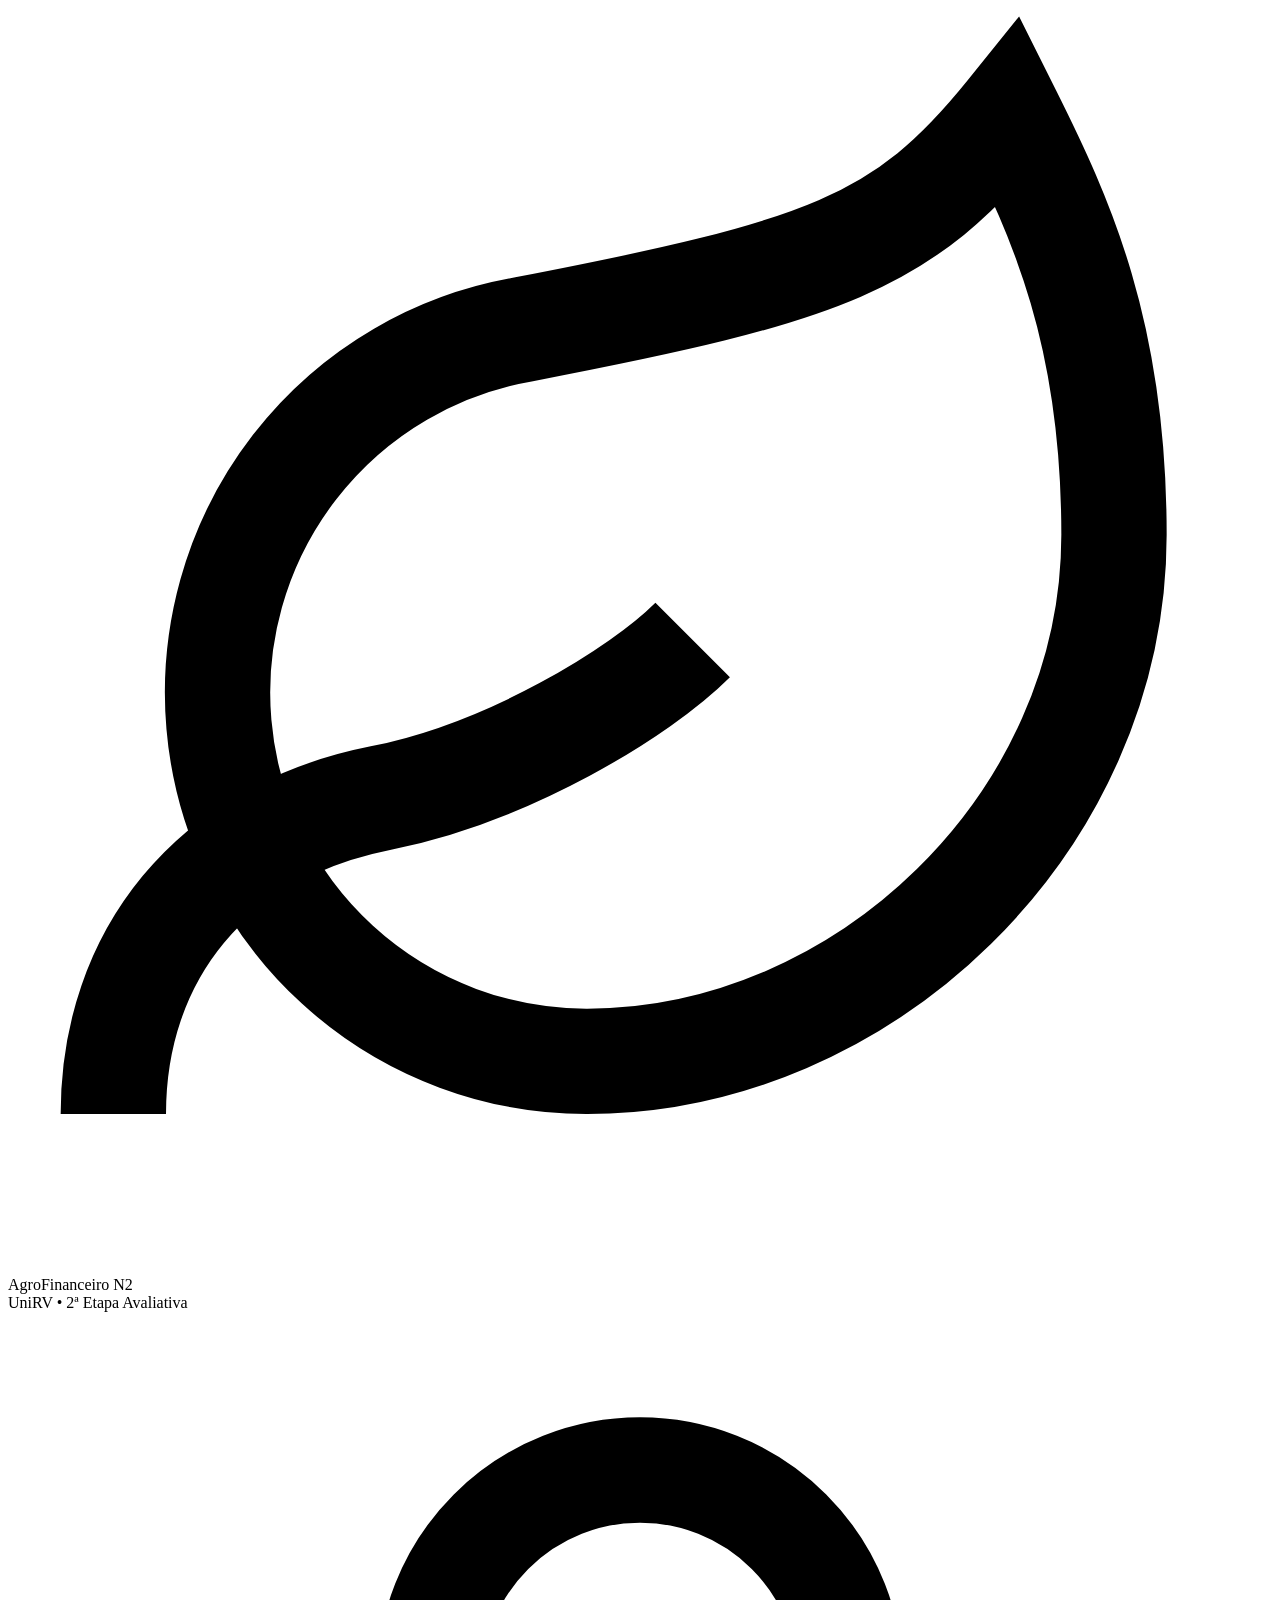
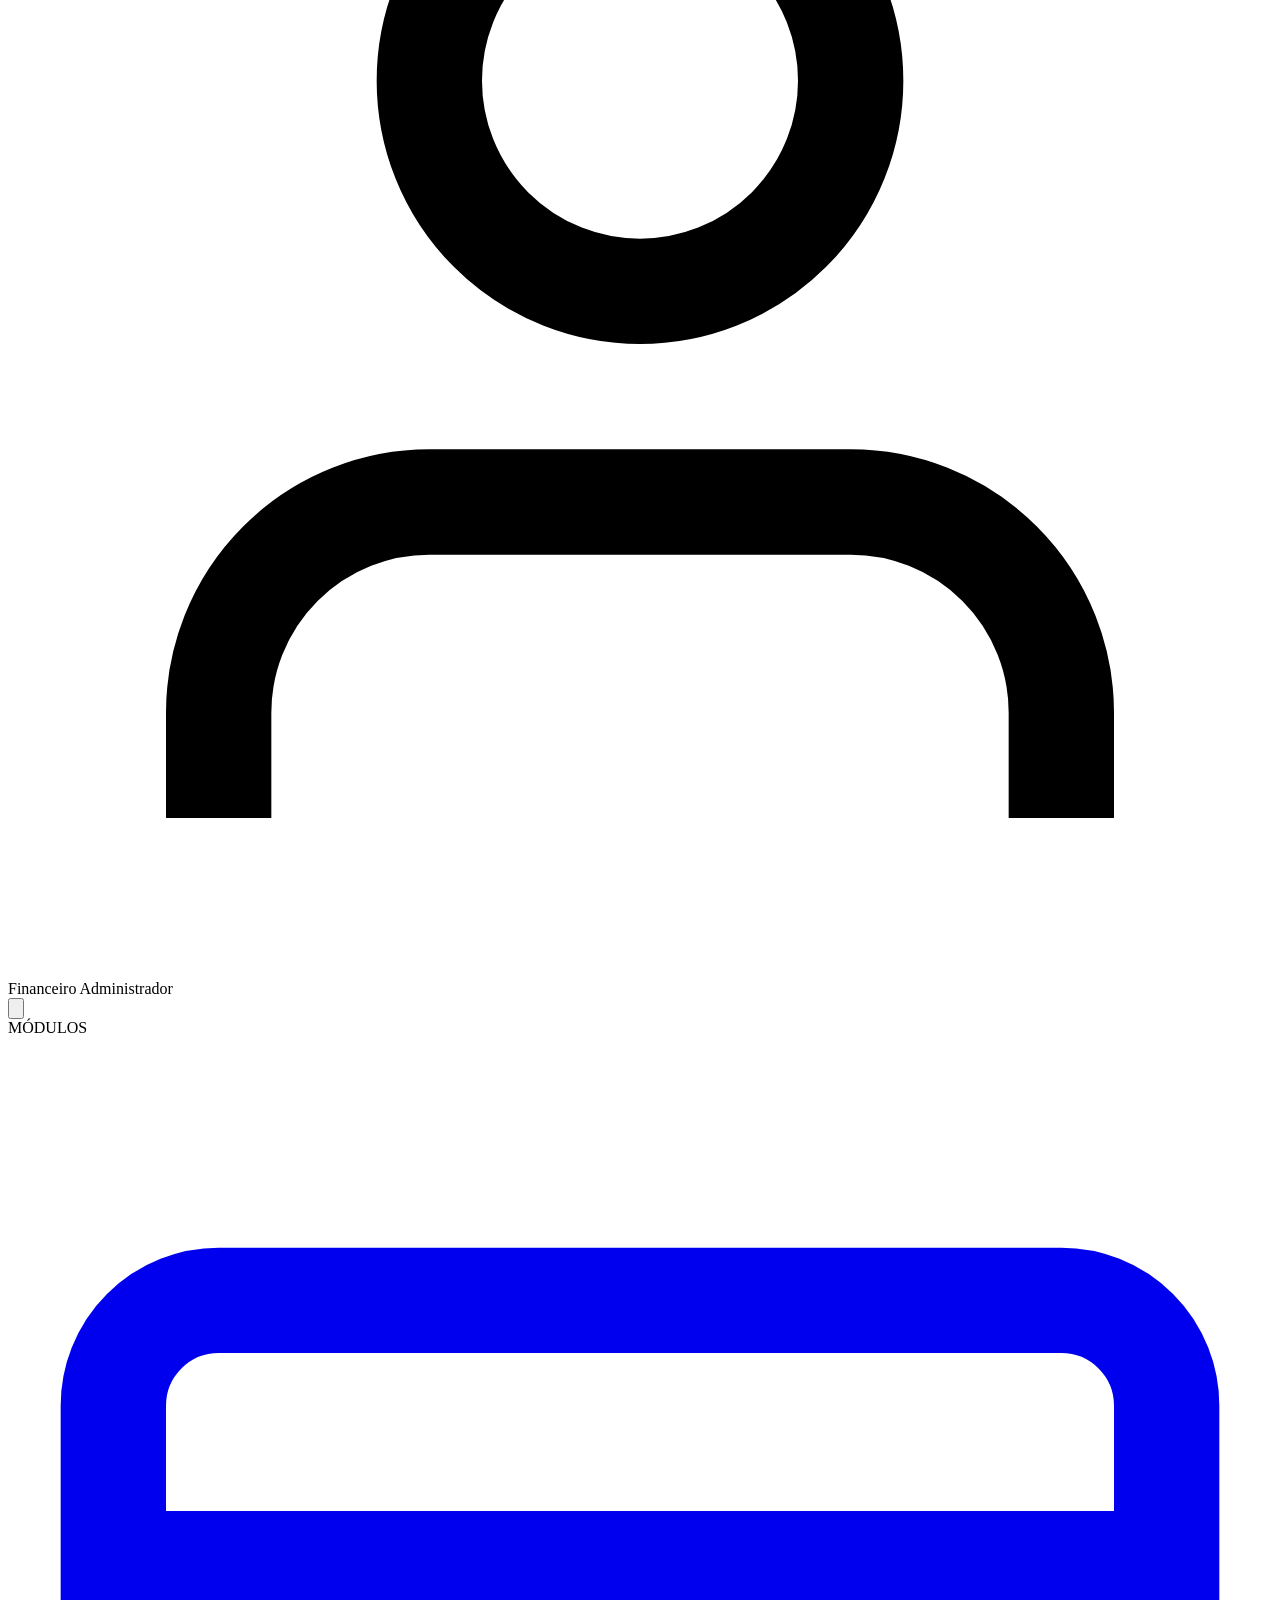
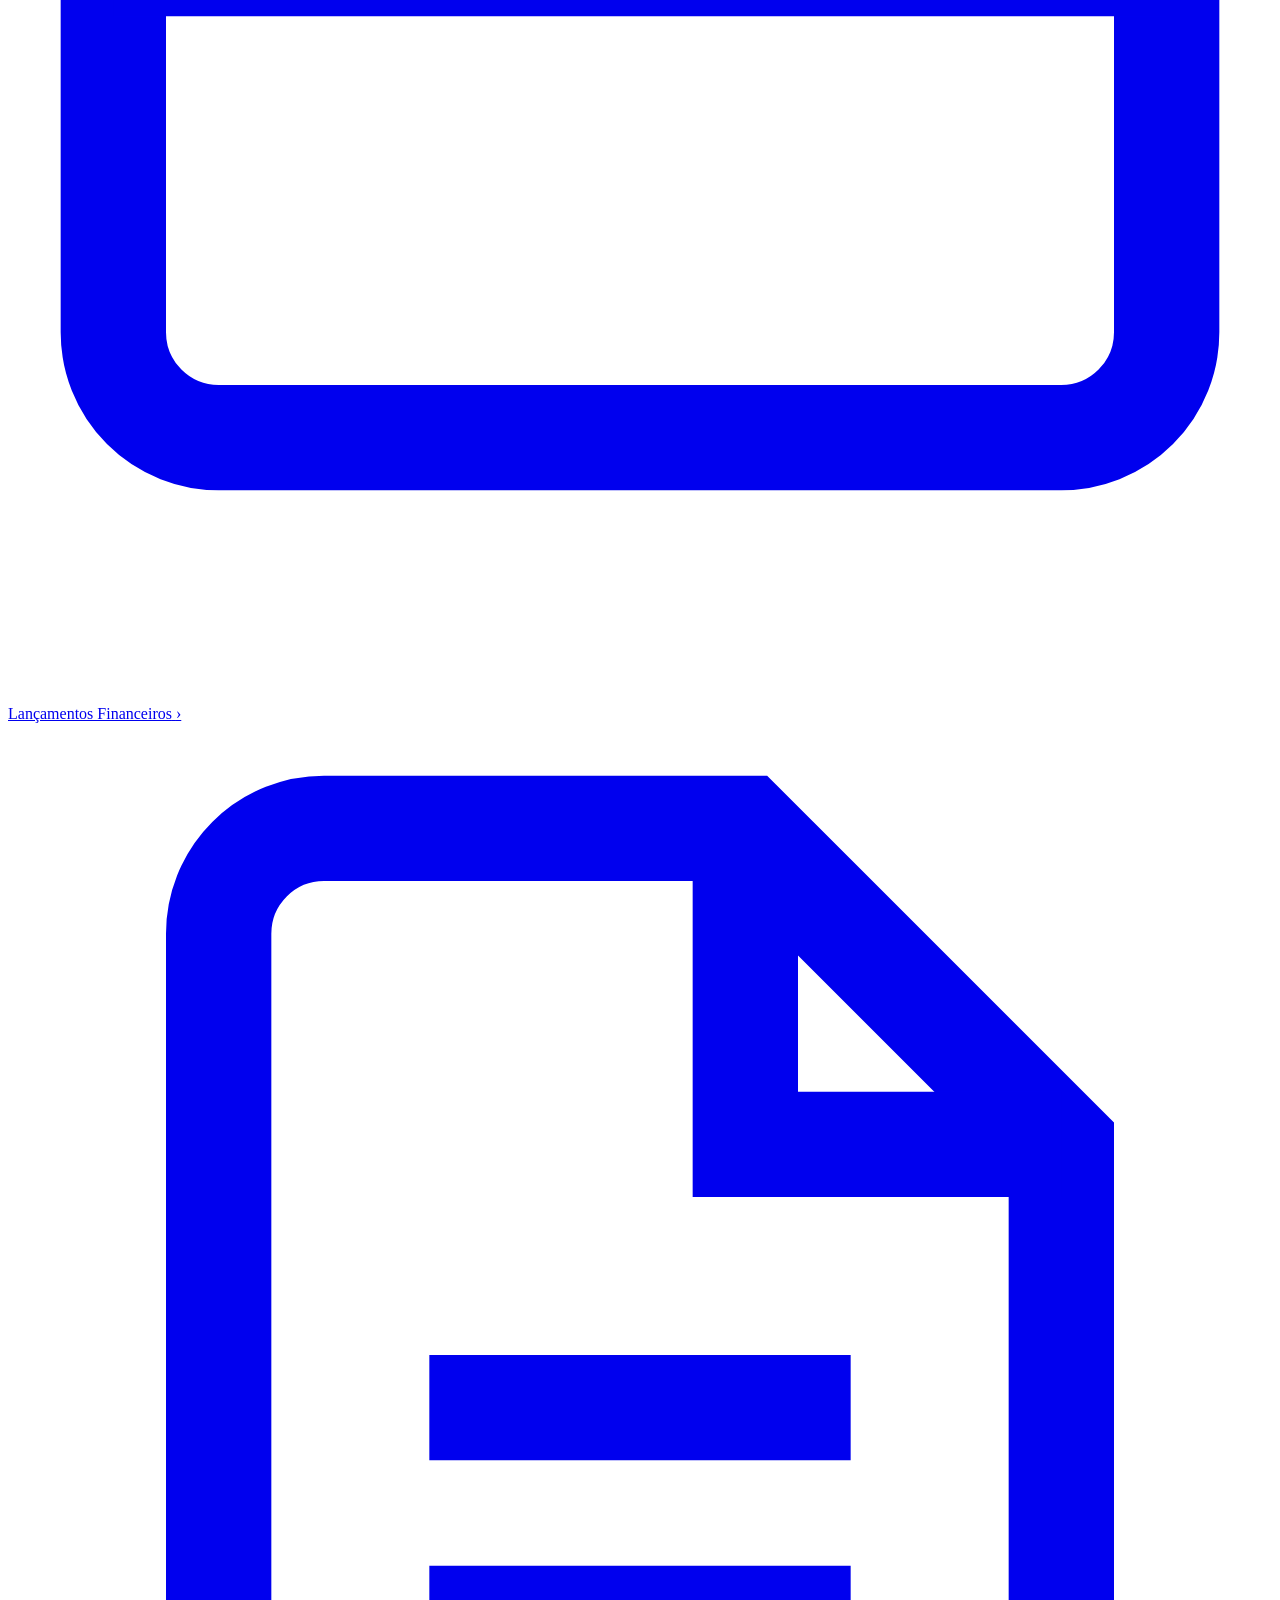
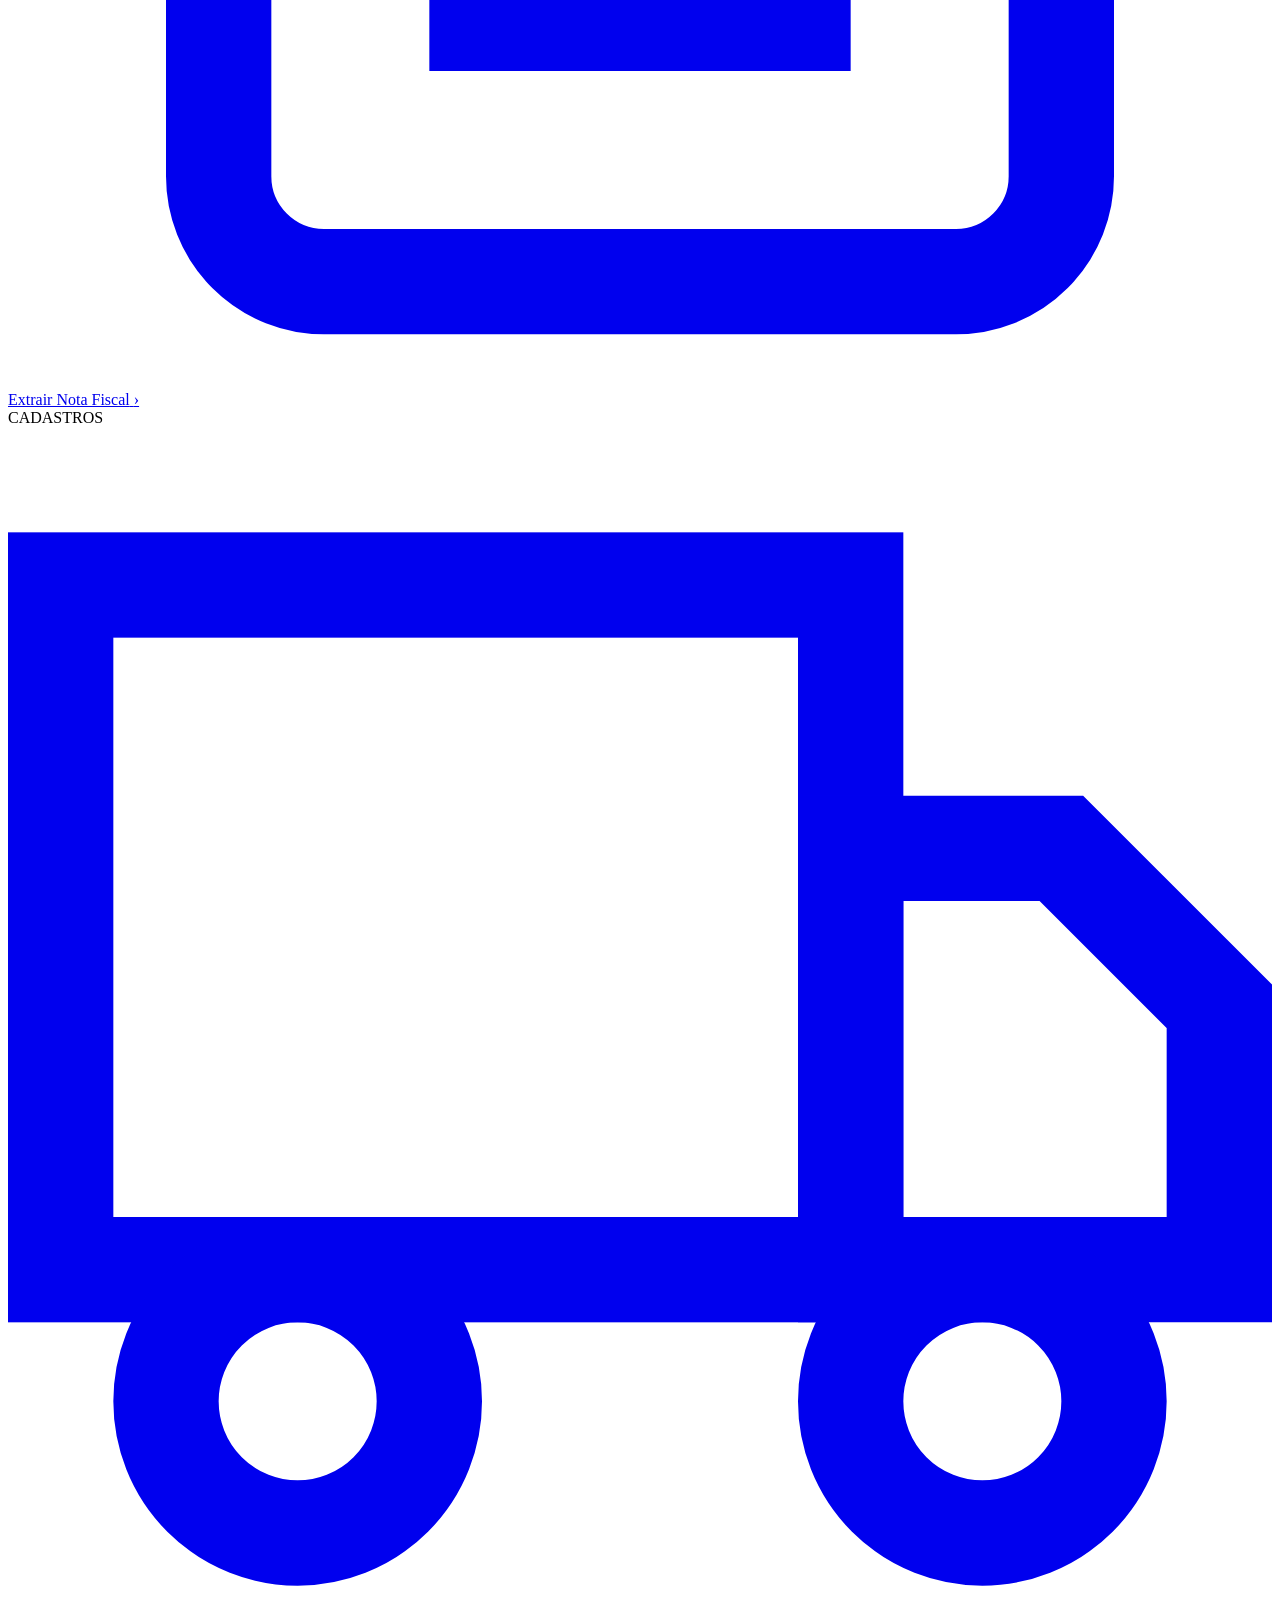
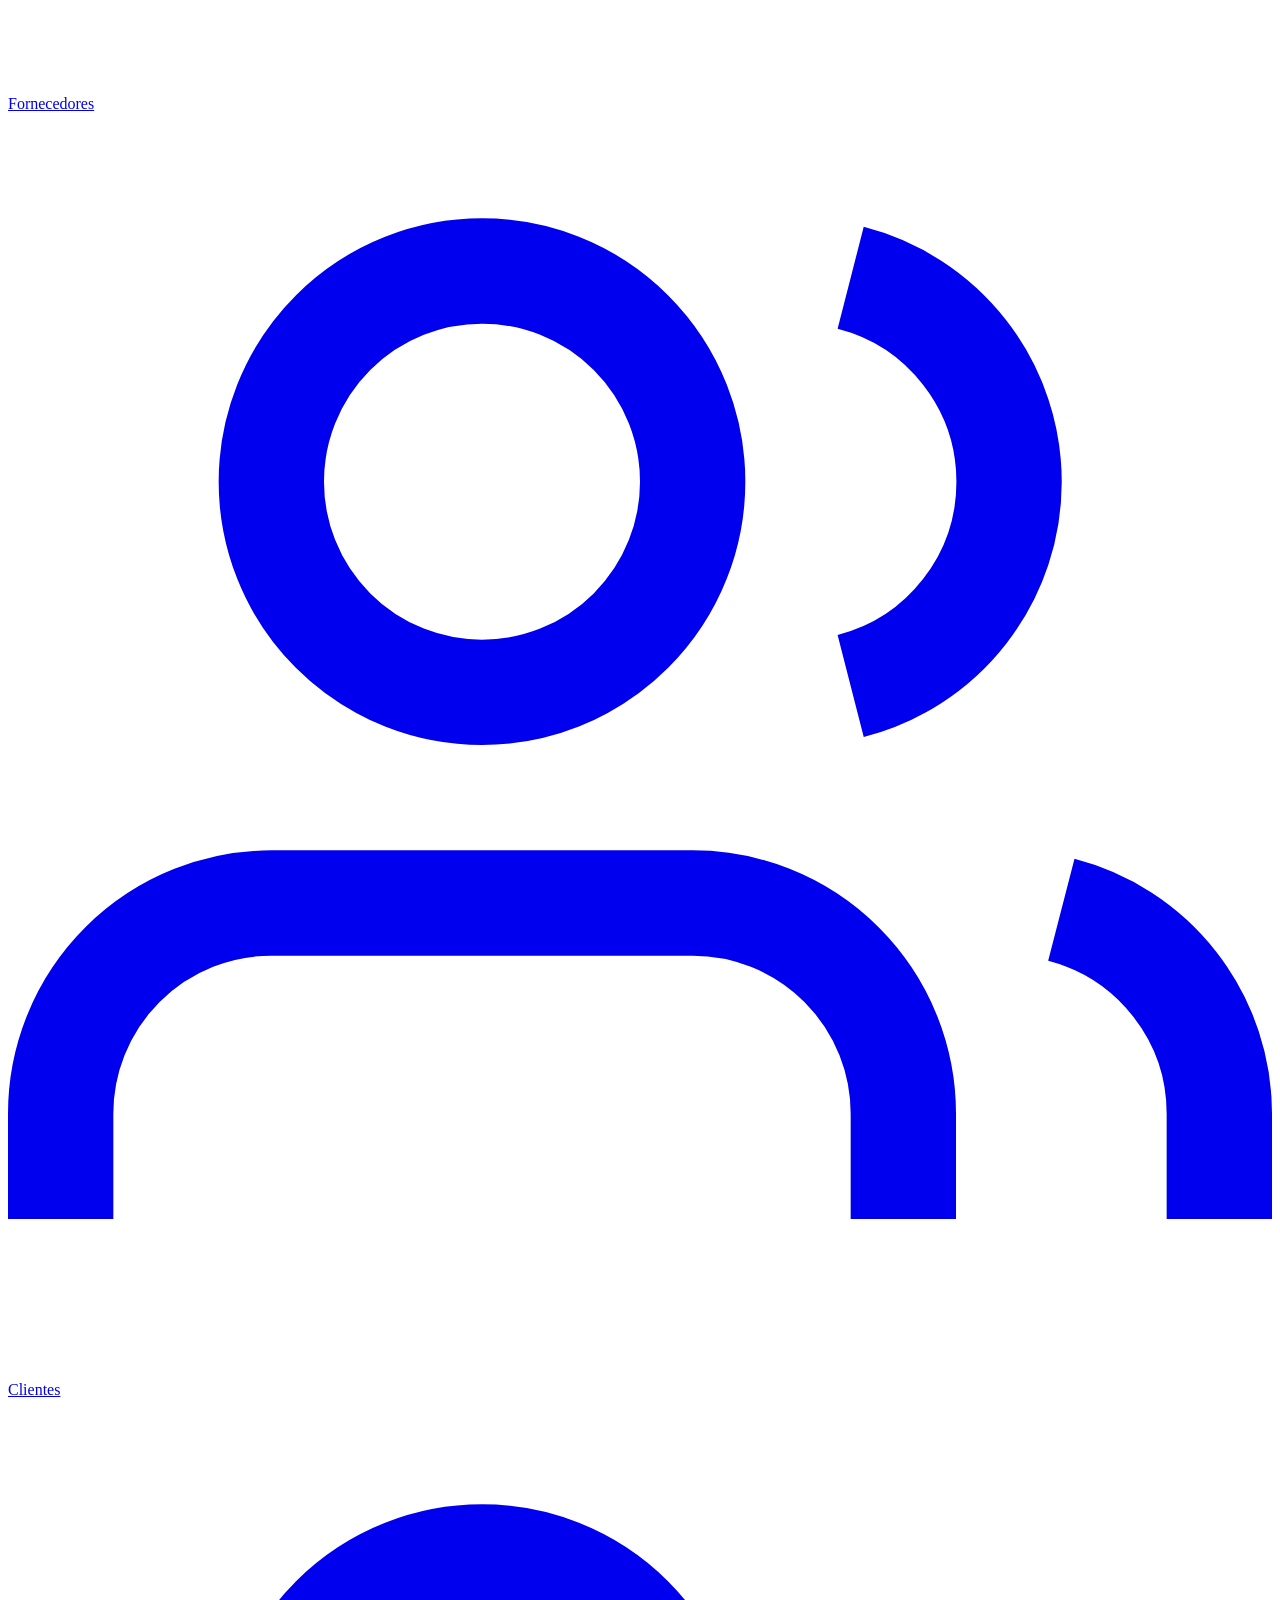
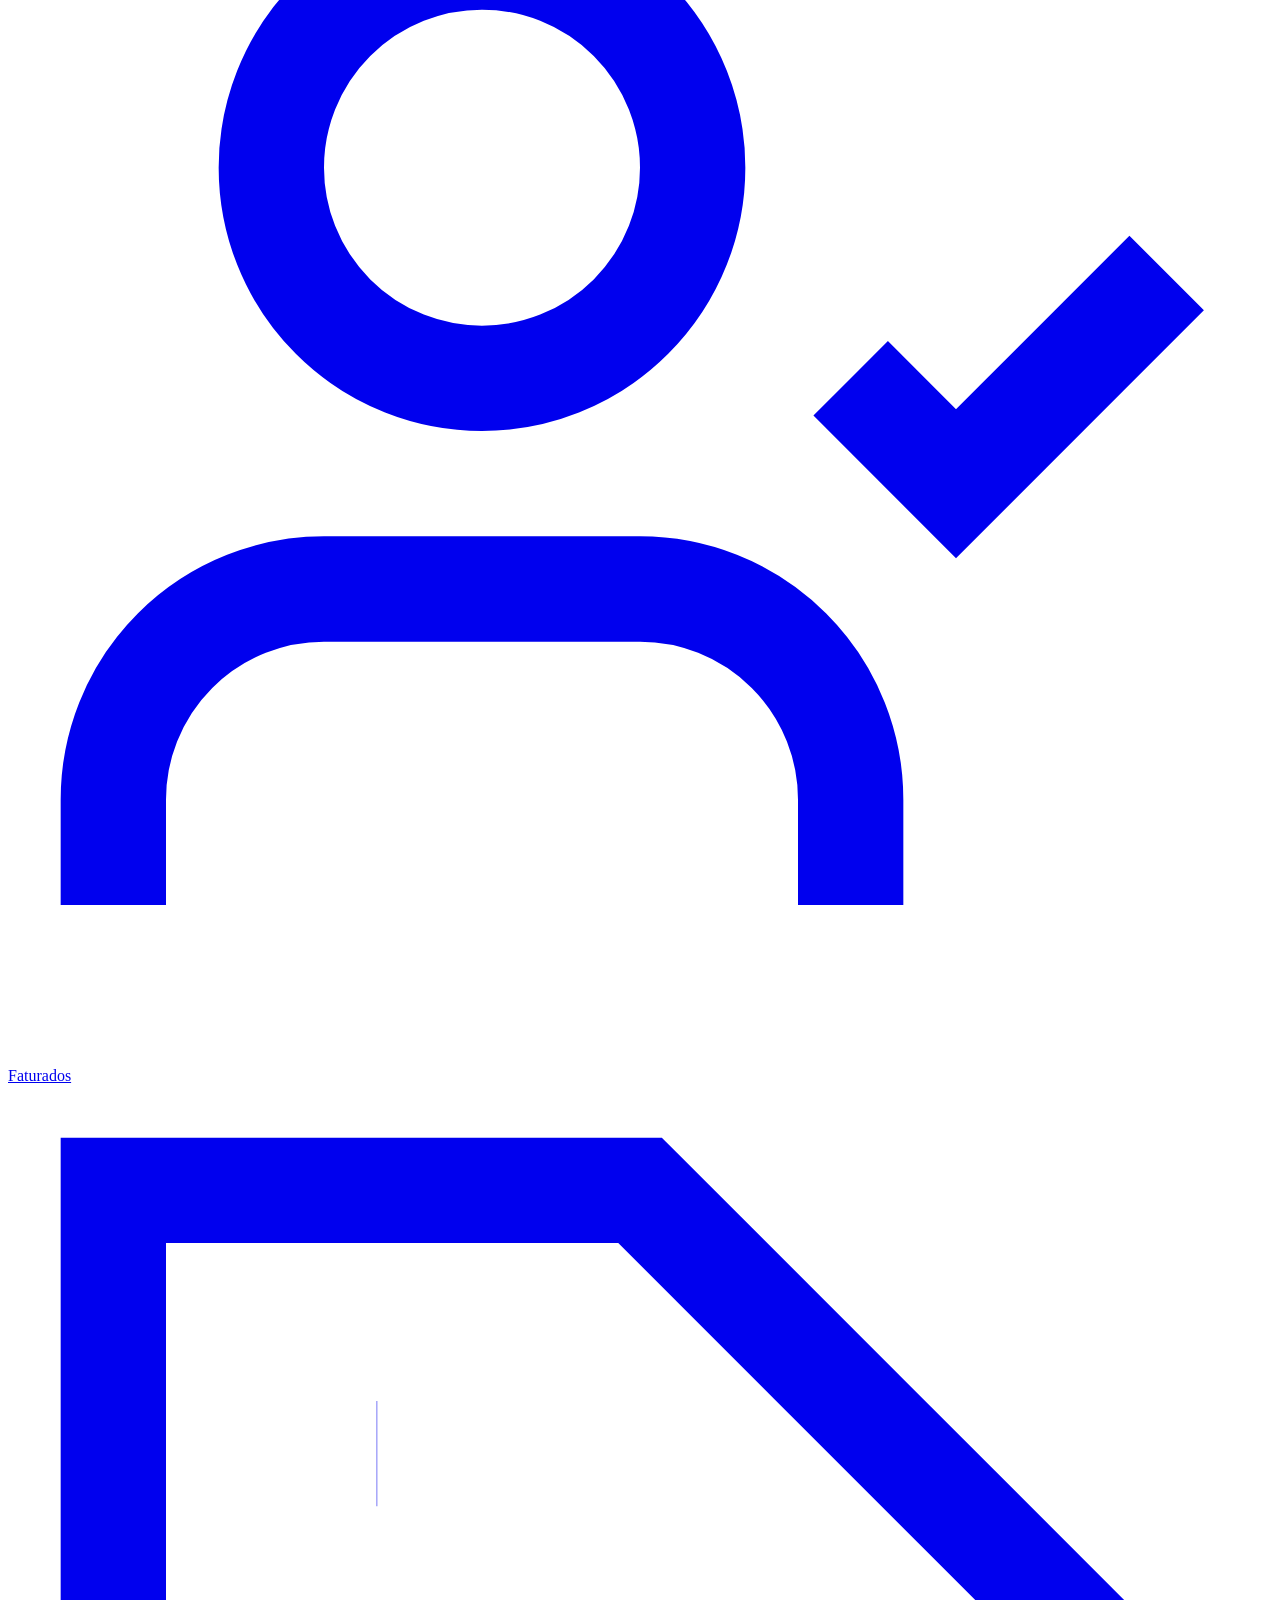
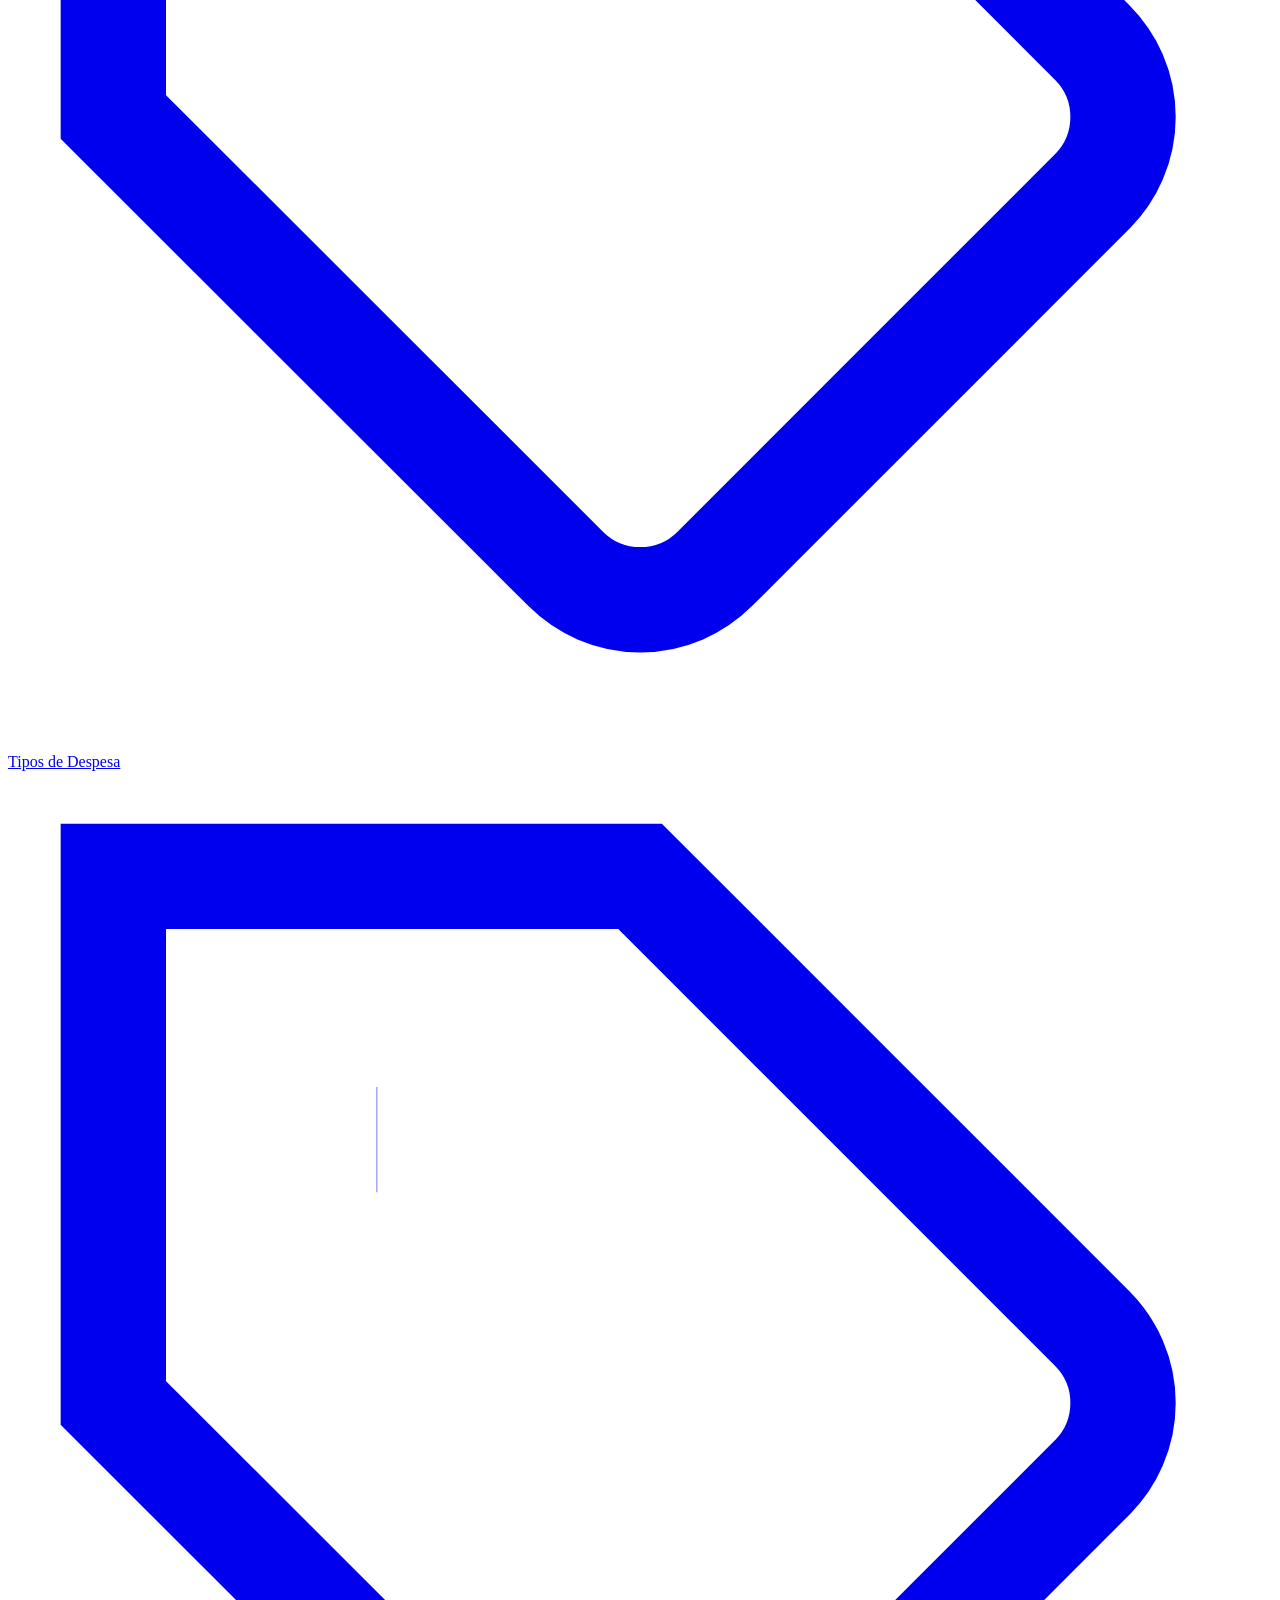
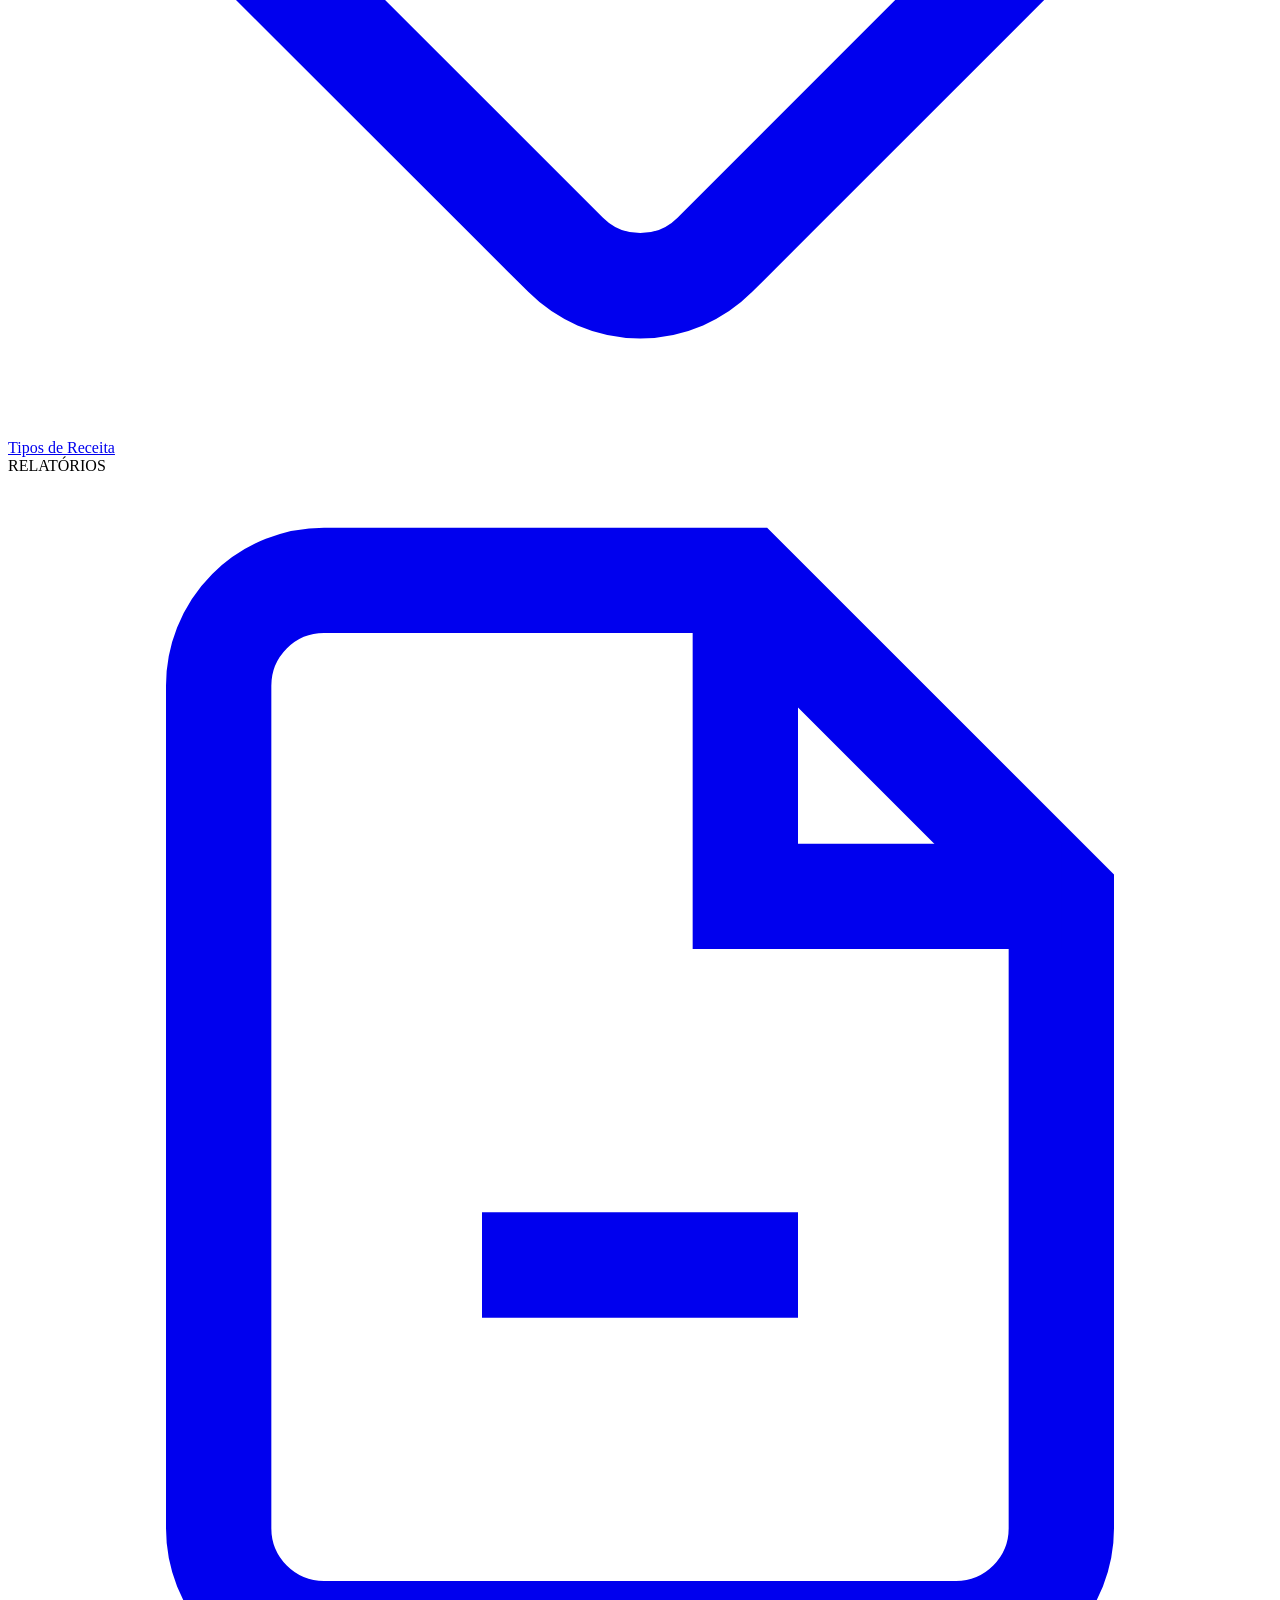
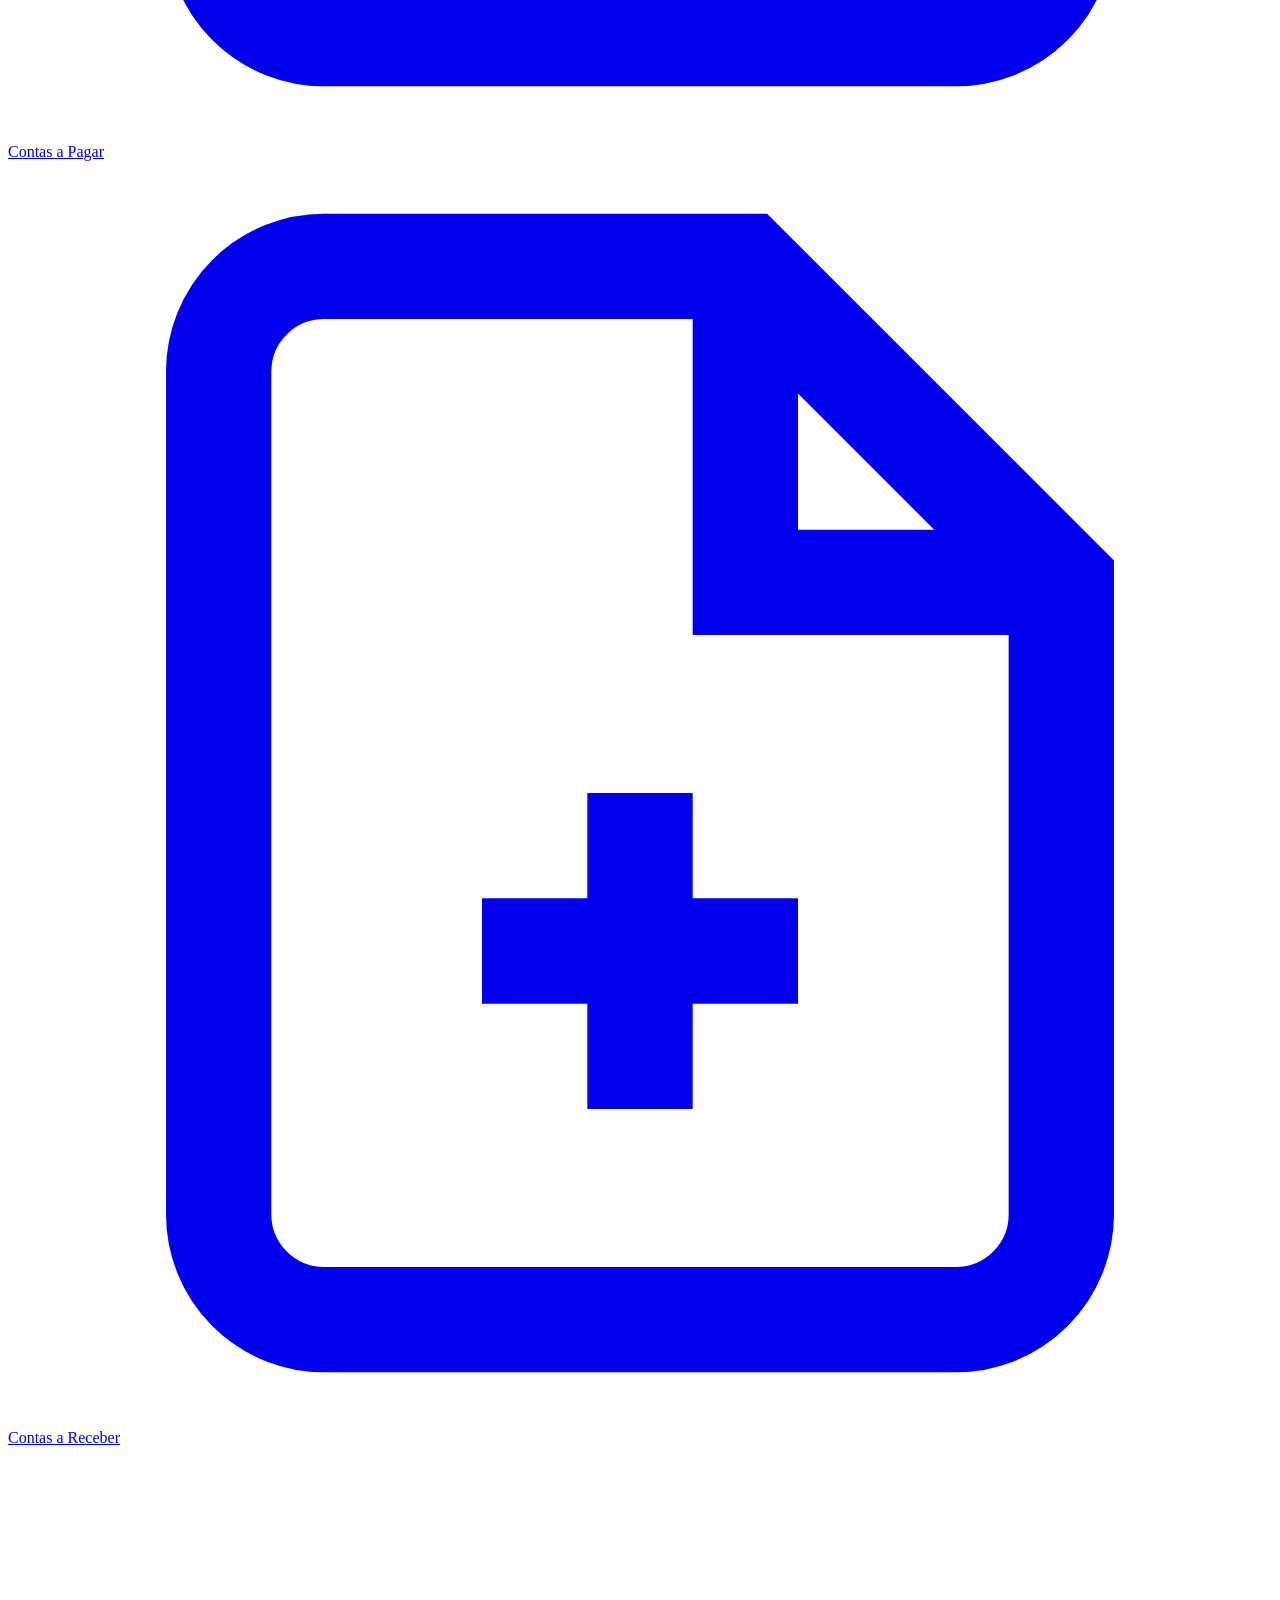
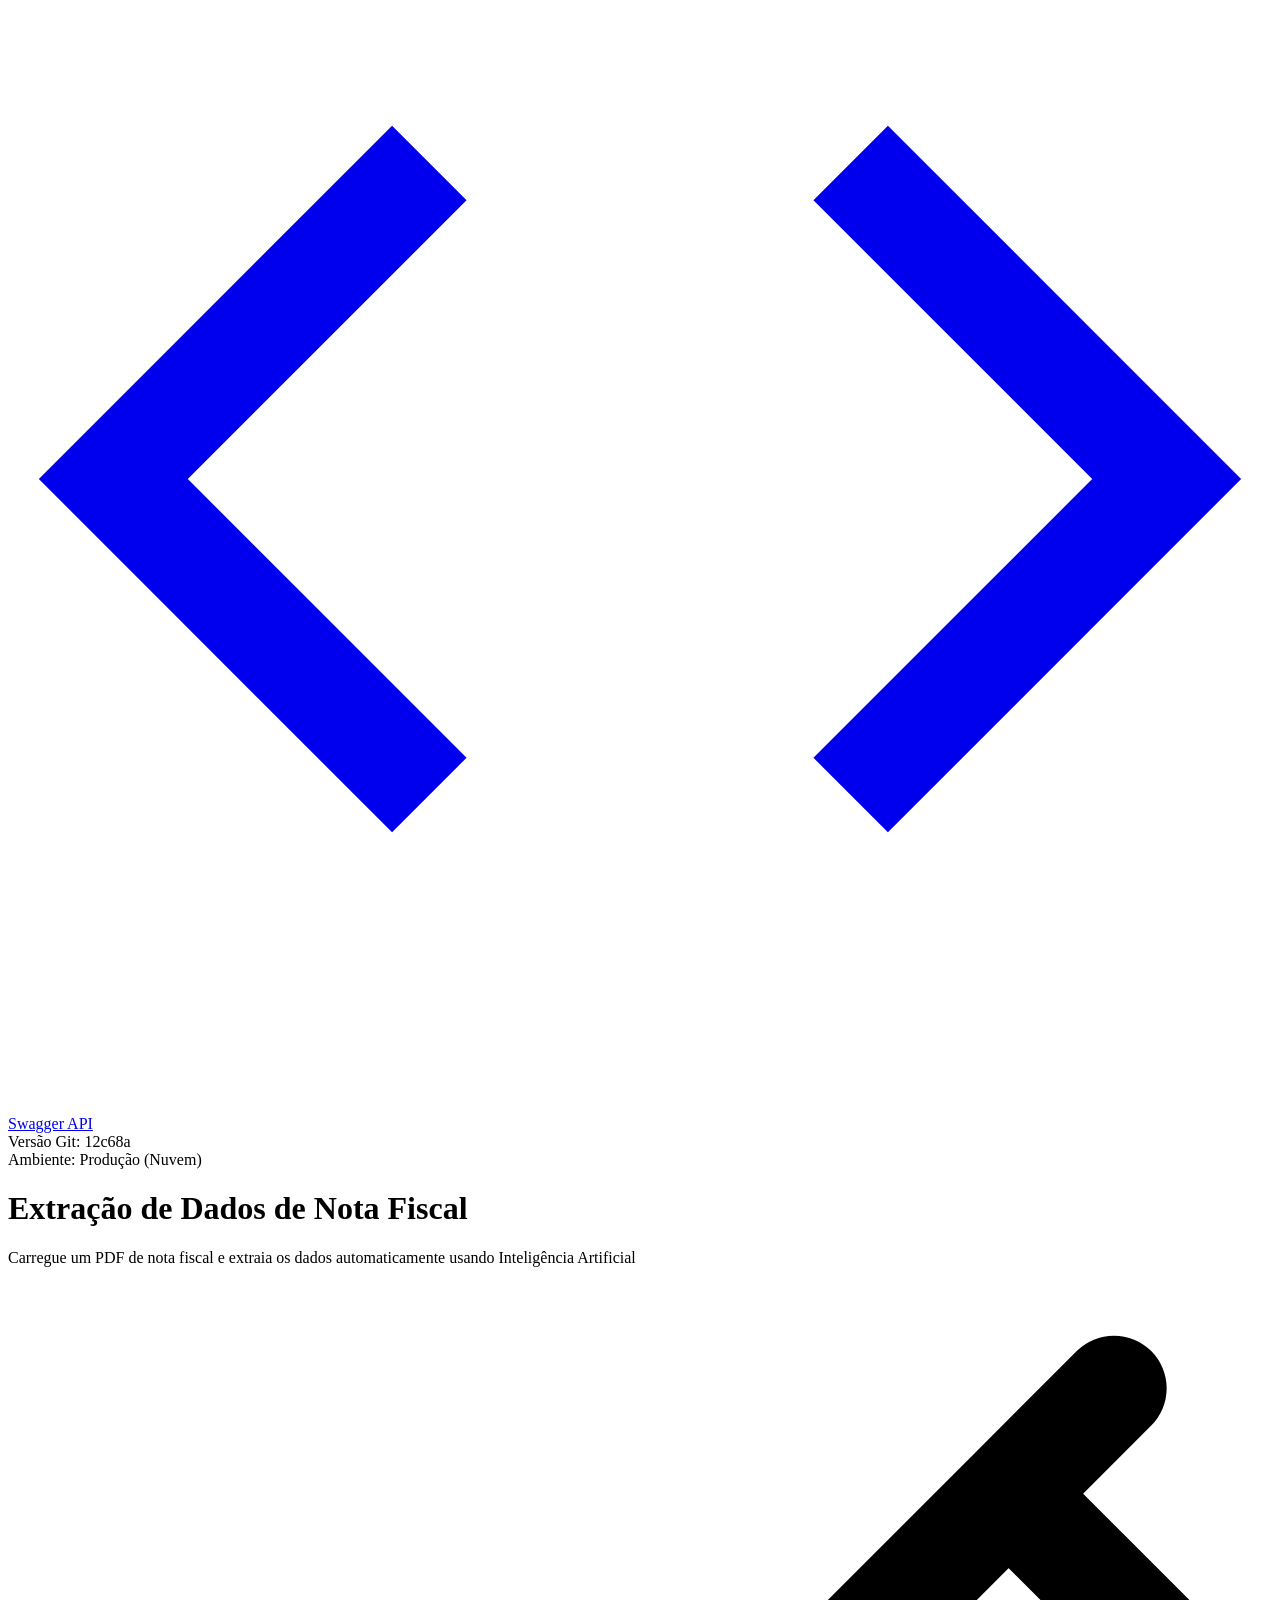
==== templates/extracao.html @ 17d0d764 "feat: organizar templates, estáticos, testes e documentação de versão" ====
<!DOCTYPE html>
<html lang="pt-BR">
<head>
  <meta charset="UTF-8">
  <meta name="viewport" content="width=device-width, initial-scale=1.0">
  <title>Extração de Nota Fiscal — AgroFinanceiro N2</title>
  <link rel="preconnect" href="https://fonts.googleapis.com">
  <link rel="preconnect" href="https://fonts.gstatic.com" crossorigin>
  <link href="https://fonts.googleapis.com/css2?family=Inter:wght@400;500;600;700&display=swap" rel="stylesheet">
  <link rel="stylesheet" href="style.css">
</head>
<body>
  <div class="app-layout">
    <!-- Sidebar Lateral Esquerda -->
    <aside class="app-sidebar">
      <div class="sidebar-brand">
        <div class="brand-header">
          <div class="brand-icon">
            <svg viewBox="0 0 24 24" fill="none" stroke="currentColor" stroke-width="2">
              <path d="M11 20A7 7 0 0 1 9.8 6.1C15.5 5 17 4.48 19 2c1 2 2 4.18 2 8 0 5.5-4.78 10-10 10Z"/>
              <path d="M2 21c0-3 1.85-5.36 5.08-6C9.5 14.52 12 13 13 12"/>
            </svg>
          </div>
          <div class="brand-text">
            <div class="brand-title">
              <span>AgroFinanceiro</span>
              <span class="brand-badge">N2</span>
            </div>
            <span class="brand-subtitle">UniRV &bull; 2ª Etapa Avaliativa</span>
          </div>
        </div>
      </div>

      <div class="sidebar-user">
        <div class="user-avatar">
          <svg viewBox="0 0 24 24" fill="none" stroke="currentColor" stroke-width="2">
            <path d="M20 21v-2a4 4 0 0 0-4-4H8a4 4 0 0 0-4 4v2"></path>
            <circle cx="12" cy="7" r="4"></circle>
          </svg>
        </div>
        <div class="user-info">
          <span class="user-name">Financeiro</span>
          <span class="user-role">Administrador</span>
        </div>
        <button type="button" class="btn-logout-sidebar" id="btnLogoutSidebar" title="Encerrar Sessão">
          <svg viewBox="0 0 24 24" fill="none" stroke="currentColor" stroke-width="2">
            <path d="M9 21H5a2 2 0 0 1-2-2V5a2 2 0 0 1 2-2h4"></path>
            <polyline points="16 17 21 12 16 7"></polyline>
            <line x1="21" y1="12" x2="9" y2="12"></line>
          </svg>
        </button>
      </div>

      <nav class="sidebar-nav">
        <div class="nav-group-title">MÓDULOS</div>
        <a href="/" class="sidebar-link">
          <svg class="sidebar-icon" viewBox="0 0 24 24" fill="none" stroke="currentColor" stroke-width="2">
            <rect x="2" y="5" width="20" height="14" rx="2"></rect>
            <line x1="2" y1="10" x2="22" y2="10"></line>
          </svg>
          <span>Lançamentos Financeiros</span>
          <span class="sidebar-arrow">&rsaquo;</span>
        </a>
        <a href="/extracao" class="sidebar-link active">
          <svg class="sidebar-icon" viewBox="0 0 24 24" fill="none" stroke="currentColor" stroke-width="2">
            <path d="M14 2H6a2 2 0 0 0-2 2v16a2 2 0 0 0 2 2h12a2 2 0 0 0 2-2V8z"></path>
            <polyline points="14 2 14 8 20 8"></polyline>
            <line x1="16" y1="13" x2="8" y2="13"></line>
            <line x1="16" y1="17" x2="8" y2="17"></line>
          </svg>
          <span>Extrair Nota Fiscal</span>
          <span class="sidebar-arrow">&rsaquo;</span>
        </a>

        <div class="nav-group-title">CADASTROS</div>
        <a href="/fornecedores" class="sidebar-link">
          <svg class="sidebar-icon" viewBox="0 0 24 24" fill="none" stroke="currentColor" stroke-width="2">
            <rect x="1" y="3" width="15" height="13"></rect>
            <polygon points="16 8 20 8 23 11 23 16 16 16 16 8"></polygon>
            <circle cx="5.5" cy="18.5" r="2.5"></circle>
            <circle cx="18.5" cy="18.5" r="2.5"></circle>
          </svg>
          <span>Fornecedores</span>
        </a>
        <a href="/clientes" class="sidebar-link">
          <svg class="sidebar-icon" viewBox="0 0 24 24" fill="none" stroke="currentColor" stroke-width="2">
            <path d="M17 21v-2a4 4 0 0 0-4-4H5a4 4 0 0 0-4 4v2"></path>
            <circle cx="9" cy="7" r="4"></circle>
            <path d="M23 21v-2a4 4 0 0 0-3-3.87"></path>
            <path d="M16 3.13a4 4 0 0 1 0 7.75"></path>
          </svg>
          <span>Clientes</span>
        </a>
        <a href="/faturados" class="sidebar-link">
          <svg class="sidebar-icon" viewBox="0 0 24 24" fill="none" stroke="currentColor" stroke-width="2">
            <path d="M16 21v-2a4 4 0 0 0-4-4H6a4 4 0 0 0-4 4v2"></path>
            <circle cx="9" cy="7" r="4"></circle>
            <polyline points="16 11 18 13 22 9"></polyline>
          </svg>
          <span>Faturados</span>
        </a>
        <a href="/tipos-despesa" class="sidebar-link">
          <svg class="sidebar-icon" viewBox="0 0 24 24" fill="none" stroke="currentColor" stroke-width="2">
            <path d="M20.59 13.41l-7.17 7.17a2 2 0 0 1-2.83 0L2 12V2h10l8.59 8.59a2 2 0 0 1 0 2.82z"></path>
            <line x1="7" y1="7" x2="7.01" y2="7"></line>
          </svg>
          <span>Tipos de Despesa</span>
        </a>
        <a href="/tipos-receita" class="sidebar-link">
          <svg class="sidebar-icon" viewBox="0 0 24 24" fill="none" stroke="currentColor" stroke-width="2">
            <path d="M20.59 13.41l-7.17 7.17a2 2 0 0 1-2.83 0L2 12V2h10l8.59 8.59a2 2 0 0 1 0 2.82z"></path>
            <line x1="7" y1="7" x2="7.01" y2="7"></line>
          </svg>
          <span>Tipos de Receita</span>
        </a>

        <div class="nav-group-title">RELATÓRIOS</div>
        <a href="/contas-pagar" class="sidebar-link">
          <svg class="sidebar-icon" viewBox="0 0 24 24" fill="none" stroke="currentColor" stroke-width="2">
            <path d="M14 2H6a2 2 0 0 0-2 2v16a2 2 0 0 0 2 2h12a2 2 0 0 0 2-2V8z"></path>
            <polyline points="14 2 14 8 20 8"></polyline>
            <line x1="9" y1="15" x2="15" y2="15"></line>
          </svg>
          <span>Contas a Pagar</span>
        </a>
        <a href="/contas-receber" class="sidebar-link">
          <svg class="sidebar-icon" viewBox="0 0 24 24" fill="none" stroke="currentColor" stroke-width="2">
            <path d="M14 2H6a2 2 0 0 0-2 2v16a2 2 0 0 0 2 2h12a2 2 0 0 0 2-2V8z"></path>
            <polyline points="14 2 14 8 20 8"></polyline>
            <line x1="12" y1="18" x2="12" y2="12"></line>
            <line x1="9" y1="15" x2="15" y2="15"></line>
          </svg>
          <span>Contas a Receber</span>
        </a>
        <a href="/apidocs" target="_blank" class="sidebar-link">
          <svg class="sidebar-icon" viewBox="0 0 24 24" fill="none" stroke="currentColor" stroke-width="2">
            <polyline points="16 18 22 12 16 6"></polyline>
            <polyline points="8 6 2 12 8 18"></polyline>
          </svg>
          <span>Swagger API</span>
        </a>
      </nav>

      <div class="sidebar-footer">
        <div class="footer-meta-item">
          <span>Versão Git:</span>
          <span class="git-badge" id="sidebarGitHash">12c68a</span>
        </div>
        <div class="footer-meta-item">
          <span>Ambiente:</span>
          <span class="env-text">Produção (Nuvem)</span>
        </div>
      </div>
    </aside>

    <!-- Conteúdo Principal -->
    <main class="app-main-content">
      <div class="app-container">
        <!-- Cabeçalho Principal -->
        <header class="header-section" style="text-align: left;">
          <h1 class="main-title">Extração de Dados de Nota Fiscal</h1>
          <p class="subtitle">Carregue um PDF de nota fiscal e extraia os dados automaticamente usando Inteligência Artificial</p>
        </header>

        <!-- Card de Configuração da Chave API -->
        <section class="card" id="apiKeyCard" style="margin-bottom: 4px;">
          <div class="card-header">
            <svg class="icon" viewBox="0 0 24 24" fill="none" stroke="currentColor" stroke-width="2" stroke-linecap="round" stroke-linejoin="round">
              <path d="M21 2l-2 2m-7.61 7.61a5.5 5.5 0 1 1-7.778 7.778 5.5 5.5 0 0 1 7.777-7.777zm0 0L15.5 7.5m0 0l3 3L22 7l-3-3m-3.5 3.5L19 4"></path>
            </svg>
            <span class="card-title">Chave da API Gemini</span>
            <span id="keyStatusBadge" style="margin-left: auto; font-size: 11px; padding: 3px 12px; border-radius: 99px; background: #fef9c3; color: #854d0e; font-weight: 600;">Verificando...</span>
          </div>
          <div style="padding: 12px 16px; display: flex; gap: 8px; align-items: center; flex-wrap: wrap;">
            <input
              type="password"
              id="apiKeyInput"
              placeholder="Cole sua chave Gemini aqui (opcional se já configurada no servidor)"
              style="flex: 1; min-width: 220px; padding: 8px 12px; border: 1px solid #e2e8f0; border-radius: 6px; font-size: 13px; font-family: inherit; outline: none;"
            >
            <button type="button" id="btnAplicarChave" style="padding: 8px 16px; background: #0f172a; color: #fff; border: none; border-radius: 6px; font-size: 13px; font-family: inherit; cursor: pointer; white-space: nowrap;">
              Aplicar Chave
            </button>
            <button type="button" id="btnToggleKey" title="Mostrar/esconder chave" style="padding: 8px; background: #f1f5f9; border: 1px solid #e2e8f0; border-radius: 6px; cursor: pointer; font-size: 13px;">
              👁
            </button>
          </div>
          <p style="padding: 0 16px 12px; font-size: 11px; color: #64748b; margin: 0;">
            A chave fica ativa enquanto a aplicação estiver aberta. Obtenha sua chave no
            <a href="https://aistudio.google.com/" target="_blank" style="color: #2563eb;">Google AI Studio</a>.
          </p>
        </section>

        <!-- Card de Upload -->
        <section class="card upload-card" id="uploadCard">
          <div class="card-header">
            <svg class="icon" viewBox="0 0 24 24" fill="none" stroke="currentColor" stroke-width="2" stroke-linecap="round" stroke-linejoin="round">
              <path d="M21 15v4a2 2 0 0 1-2 2H5a2 2 0 0 1-2-2v-4"></path>
              <polyline points="17 8 12 3 7 8"></polyline>
              <line x1="12" y1="3" x2="12" y2="15"></line>
            </svg>
            <span class="card-title">Upload do PDF</span>
          </div>

          <div class="upload-content">
            <label for="pdfInput" class="upload-label">Selecione o arquivo PDF da nota fiscal</label>
            
            <div class="file-input-wrapper">
              <input type="file" id="pdfInput" accept="application/pdf" class="real-file-input">
              <label for="pdfInput" class="custom-file-btn" id="filePickerBtn">Escolher arquivo</label>
              <span class="file-status-text" id="fileStatusText">Nenhum arquivo escolhido</span>
            </div>

            <!-- Informações do Arquivo Selecionado -->
            <div class="file-info-box hidden" id="fileInfoBox">
              <div class="file-info-main">
                <svg class="file-icon" viewBox="0 0 24 24" fill="none" stroke="currentColor" stroke-width="2">
                  <path d="M14 2H6a2 2 0 0 0-2 2v16a2 2 0 0 0 2 2h12a2 2 0 0 0 2-2V8z"></path>
                  <polyline points="14 2 14 8 20 8"></polyline>
                  <line x1="16" y1="13" x2="8" y2="13"></line>
                  <line x1="16" y1="17" x2="8" y2="17"></line>
                </svg>
                <span class="file-name" id="fileName">arquivo.pdf</span>
              </div>
              <div class="file-meta">
                <span class="file-size" id="fileSize">0.00 MB</span>
                <button type="button" class="btn-remove-file" id="btnRemoveFile" title="Remover arquivo" aria-label="Remover arquivo">&times;</button>
              </div>
            </div>

            <!-- Botão de Ação -->
            <button type="button" class="btn-action" id="btnExtract" disabled>
              <svg class="sparkle-icon" viewBox="0 0 24 24" fill="none" stroke="currentColor" stroke-width="2">
                <path d="M12 2l3.09 6.26L22 9.27l-5 4.87 1.18 6.88L12 17.77l-6.18 3.25L7 14.14 2 9.27l6.91-1.01L12 2z"></path>
              </svg>
              <span id="btnText">Extrair Dados</span>
            </button>
          </div>
        </section>

        <!-- Card de Análise Prévia -->
        <section class="card hidden" id="analysisCard">
          <div class="card-header" style="justify-content: space-between;">
            <div style="display: flex; align-items: center; gap: 8px;">
              <svg class="icon" viewBox="0 0 24 24" fill="none" stroke="currentColor" stroke-width="2">
                <circle cx="12" cy="12" r="10"></circle>
                <line x1="12" y1="16" x2="12" y2="12"></line>
                <line x1="12" y1="8" x2="12.01" y2="8"></line>
              </svg>
              <span class="card-title">Análise de Entidades e Relacionamento</span>
            </div>
            <span id="analysisBadge" class="badge badge-active" style="display: none;">Pronto para Lançamento</span>
          </div>
          <div style="padding: 16px; display: flex; flex-direction: column; gap: 14px;">
            <div class="analysis-grid">
              <div class="analysis-box">
                <div class="analysis-box-title">Fornecedor (Emitente)</div>
                <div id="statusFornecedor" class="entity-status-badge entity-status-new">Analisando...</div>
                <div id="detalhesFornecedor" style="margin-top: 6px; font-size: 12px; color: #475569;"></div>
              </div>
              <div class="analysis-box">
                <div class="analysis-box-title">Faturado (Destinatário)</div>
                <div id="statusFaturado" class="entity-status-badge entity-status-new">Analisando...</div>
                <div id="detalhesFaturado" style="margin-top: 6px; font-size: 12px; color: #475569;"></div>
              </div>
              <div class="analysis-box" style="grid-column: 1 / -1;">
                <div class="analysis-box-title">Classificação da Despesa (Agrícola)</div>
                <div id="statusClassificacao" class="entity-status-badge entity-status-new">Analisando...</div>
                <div id="detalhesClassificacao" style="margin-top: 6px; font-size: 12px; color: #475569;"></div>
              </div>
            </div>

            <div class="meta-summary">
              <div class="meta-summary-item">
                <span class="meta-summary-label">Nº Nota Fiscal:</span>
                <span class="meta-summary-val" id="metaNumeroNf">-</span>
              </div>
              <div class="meta-summary-item">
                <span class="meta-summary-label">Data de Emissão:</span>
                <span class="meta-summary-val" id="metaDataEmissao">-</span>
              </div>
              <div class="meta-summary-item">
                <span class="meta-summary-label">Valor Total:</span>
                <span class="meta-summary-val" id="metaValorTotal" style="color: #166534;">-</span>
              </div>
              <div class="meta-summary-item">
                <span class="meta-summary-label">Parcelas:</span>
                <span class="meta-summary-val" id="metaParcelas">-</span>
              </div>
            </div>

            <button type="button" class="btn-action" id="btnProcessarLancamento" style="background-color: #166534;">
              <svg class="sparkle-icon" viewBox="0 0 24 24" fill="none" stroke="currentColor" stroke-width="2">
                <polyline points="20 6 9 17 4 12"></polyline>
              </svg>
              <span id="btnProcessarText">Confirmar e Processar Lançamento</span>
            </button>
          </div>
        </section>

        <!-- Card de Confirmação Final pós-gravação -->
        <section class="confirmation-card hidden" id="confirmationCard">
          <div class="confirmation-title">
            <svg viewBox="0 0 24 24" fill="none" stroke="currentColor" stroke-width="2" style="width: 22px; height: 22px;">
              <path d="M22 11.08V12a10 10 0 1 1-5.93-9.14"></path>
              <polyline points="22 4 12 14.01 9 11.01"></polyline>
            </svg>
            <span>Lançamento registrado com sucesso!</span>
          </div>
          <ul class="confirmation-list" id="confirmationList"></ul>
          <div style="display: flex; gap: 8px; margin-top: 6px;">
            <a href="/contas-pagar" class="custom-file-btn" style="background: #166534; color: #fff; text-decoration: none; font-size: 13px;">
              Ver em Contas a Pagar
            </a>
            <a href="/" class="custom-file-btn" style="background: #0f172a; color: #fff; text-decoration: none; font-size: 13px;">
              Ir para Lançamentos
            </a>
          </div>
        </section>

        <!-- Card de Resultado da Extração (JSON) -->
        <section class="card hidden" id="resultCard">
          <div class="card-header" style="justify-content: space-between;">
            <div style="display: flex; align-items: center; gap: 8px;">
              <svg class="icon" viewBox="0 0 24 24" fill="none" stroke="currentColor" stroke-width="2">
                <polyline points="16 18 22 12 16 6"></polyline>
                <polyline points="8 6 2 12 8 18"></polyline>
              </svg>
              <span class="card-title">Resultado da Extração (JSON)</span>
            </div>
          </div>
          <div style="padding: 16px;">
            <pre id="jsonResult" style="background: #0f172a; color: #f8fafc; padding: 14px; border-radius: 8px; font-family: monospace; font-size: 12px; overflow-x: auto; white-space: pre-wrap; line-height: 1.5;"></pre>
          </div>
        </section>
      </div>
    </main>
  </div>

  <script src="toast.js"></script>
  <script src="app.js"></script>
</body>
</html>
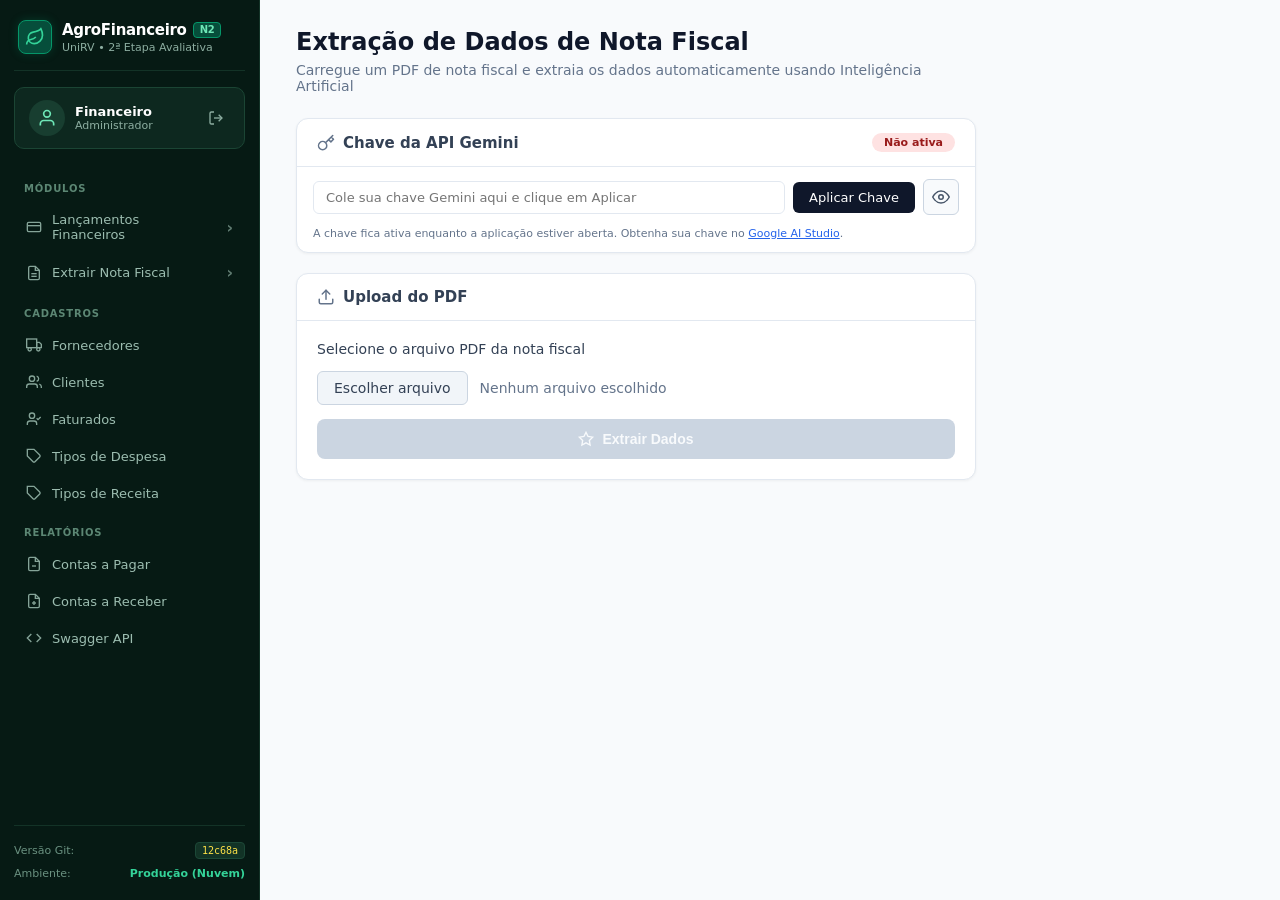
==== commit 807bd2e3: "correção dos erros de extração" ====
--- a/templates/extracao.html
+++ b/templates/extracao.html
@@ -7,7 +7,7 @@
   <link rel="preconnect" href="https://fonts.googleapis.com">
   <link rel="preconnect" href="https://fonts.gstatic.com" crossorigin>
   <link href="https://fonts.googleapis.com/css2?family=Inter:wght@400;500;600;700&display=swap" rel="stylesheet">
-  <link rel="stylesheet" href="style.css">
+  <link rel="stylesheet" href="/static/css/style.css">
 </head>
 <body>
   <div class="app-layout">
@@ -181,8 +181,12 @@
             <button type="button" id="btnAplicarChave" style="padding: 8px 16px; background: #0f172a; color: #fff; border: none; border-radius: 6px; font-size: 13px; font-family: inherit; cursor: pointer; white-space: nowrap;">
               Aplicar Chave
             </button>
-            <button type="button" id="btnToggleKey" title="Mostrar/esconder chave" style="padding: 8px; background: #f1f5f9; border: 1px solid #e2e8f0; border-radius: 6px; cursor: pointer; font-size: 13px;">
-              👁
+            <button type="button" id="btnToggleKey" title="Mostrar ou ocultar chave" style="display: flex; align-items: center; justify-content: center; width: 36px; height: 36px; background: #f8fafc; border: 1px solid #cbd5e1; border-radius: 6px; cursor: pointer; color: #475569;" aria-label="Mostrar ou ocultar chave">
+              <svg id="iconEye" viewBox="0 0 24 24" fill="none" stroke="currentColor" stroke-width="2" stroke-linecap="round" stroke-linejoin="round" style="width: 18px; height: 18px;">
+                <path d="M1 12s4-8 11-8 11 8 11 8-4 8-11 8-11-8-11-8z"></path>
+                <circle cx="12" cy="3" r="3" style="display:none;"></circle>
+                <circle cx="12" cy="12" r="3"></circle>
+              </svg>
             </button>
           </div>
           <p style="padding: 0 16px 12px; font-size: 11px; color: #64748b; margin: 0;">
@@ -235,6 +239,15 @@
               </svg>
               <span id="btnText">Extrair Dados</span>
             </button>
+
+            <!-- Feedback visual em tempo real do processamento -->
+            <div id="extractStatusBox" class="hidden" style="margin-top: 12px; padding: 12px 16px; border-radius: 8px; font-size: 13px; display: flex; align-items: center; gap: 10px; background: #eff6ff; color: #1e40af; border: 1px solid #bfdbfe;">
+              <svg viewBox="0 0 24 24" fill="none" stroke="currentColor" stroke-width="2" style="width: 18px; height: 18px; animation: spin 1s linear infinite; flex-shrink: 0;">
+                <circle cx="12" cy="12" r="10" stroke-opacity="0.25"></circle>
+                <path d="M12 2a10 10 0 0 1 10 10" stroke-linecap="round"></path>
+              </svg>
+              <span id="extractStatusText">Processando documento com IA Gemini... Aguarde um instante.</span>
+            </div>
           </div>
         </section>
 
@@ -337,7 +350,7 @@
     </main>
   </div>
 
-  <script src="toast.js"></script>
-  <script src="app.js"></script>
+  <script src="/static/js/toast.js?v=2.0.2"></script>
+  <script src="/static/js/app.js?v=2.0.2"></script>
 </body>
 </html>
--- a/static/css/style.css
+++ b/static/css/style.css
@@ -0,0 +1,1304 @@
+* {
+  box-sizing: border-box;
+  margin: 0;
+  padding: 0;
+}
+
+body {
+  font-family: 'Inter', system-ui, -apple-system, sans-serif;
+  background-color: #f8fafc;
+  color: #0f172a;
+  min-height: 100vh;
+  margin: 0;
+  padding: 0;
+}
+
+/* Layout Principal com Menu Lateral */
+.app-layout {
+  display: flex;
+  min-height: 100vh;
+  width: 100%;
+}
+
+/* Sidebar Lateral Esquerda */
+.app-sidebar {
+  width: 260px;
+  min-width: 260px;
+  background-color: #061a14;
+  color: #f8fafc;
+  display: flex;
+  flex-direction: column;
+  height: 100vh;
+  position: sticky;
+  top: 0;
+  border-right: 1px solid #133327;
+  padding: 20px 14px;
+  box-sizing: border-box;
+  overflow-y: auto;
+  z-index: 100;
+}
+
+.app-sidebar::-webkit-scrollbar {
+  width: 5px;
+}
+
+.app-sidebar::-webkit-scrollbar-track {
+  background: transparent;
+}
+
+.app-sidebar::-webkit-scrollbar-thumb {
+  background: #194032;
+  border-radius: 4px;
+}
+
+.sidebar-brand {
+  padding: 0 4px 16px 4px;
+  border-bottom: 1px solid #133327;
+  margin-bottom: 16px;
+}
+
+.brand-header {
+  display: flex;
+  align-items: center;
+  gap: 10px;
+}
+
+.brand-icon {
+  width: 34px;
+  height: 34px;
+  background: #064e3b;
+  border: 1px solid #059669;
+  border-radius: 8px;
+  display: flex;
+  align-items: center;
+  justify-content: center;
+  color: #34d399;
+  flex-shrink: 0;
+  box-shadow: 0 0 10px rgba(5, 150, 105, 0.25);
+}
+
+.brand-icon svg {
+  width: 20px;
+  height: 20px;
+}
+
+.brand-text {
+  display: flex;
+  flex-direction: column;
+  min-width: 0;
+}
+
+.brand-title {
+  display: flex;
+  align-items: center;
+  gap: 6px;
+  font-size: 15px;
+  font-weight: 700;
+  color: #ffffff;
+  letter-spacing: -0.3px;
+}
+
+.brand-badge {
+  font-size: 10px;
+  font-weight: 700;
+  background: #064e3b;
+  color: #6ee7b7;
+  border: 1px solid #059669;
+  padding: 1px 6px;
+  border-radius: 4px;
+  line-height: 1.2;
+}
+
+.brand-subtitle {
+  font-size: 11px;
+  color: #8daea1;
+  margin-top: 2px;
+}
+
+/* Card do Usuário na Sidebar */
+.sidebar-user {
+  background: #0d281f;
+  border: 1px solid #1b4534;
+  border-radius: 10px;
+  padding: 12px 14px;
+  display: flex;
+  align-items: center;
+  gap: 10px;
+  margin-bottom: 20px;
+}
+
+.user-avatar {
+  width: 36px;
+  height: 36px;
+  background: #183e30;
+  border-radius: 50%;
+  display: flex;
+  align-items: center;
+  justify-content: center;
+  color: #6ee7b7;
+  flex-shrink: 0;
+}
+
+.user-avatar svg {
+  width: 20px;
+  height: 20px;
+}
+
+.user-info {
+  display: flex;
+  flex-direction: column;
+  flex: 1;
+  min-width: 0;
+}
+
+.user-name {
+  font-size: 13px;
+  font-weight: 600;
+  color: #ffffff;
+  white-space: nowrap;
+  overflow: hidden;
+  text-overflow: ellipsis;
+}
+
+.user-role {
+  font-size: 11px;
+  color: #8daea1;
+}
+
+.btn-logout-sidebar {
+  background: none;
+  border: none;
+  color: #8daea1;
+  cursor: pointer;
+  padding: 6px;
+  border-radius: 6px;
+  display: flex;
+  align-items: center;
+  justify-content: center;
+  transition: all 0.15s ease;
+}
+
+.btn-logout-sidebar:hover {
+  background: #1b4534;
+  color: #f87171;
+}
+
+.btn-logout-sidebar svg {
+  width: 16px;
+  height: 16px;
+}
+
+/* Navegação da Sidebar */
+.sidebar-nav {
+  display: flex;
+  flex-direction: column;
+  gap: 3px;
+  flex: 1;
+}
+
+.nav-group-title {
+  font-size: 10px;
+  font-weight: 700;
+  color: #5c8774;
+  letter-spacing: 0.8px;
+  text-transform: uppercase;
+  padding: 14px 10px 6px;
+}
+
+.sidebar-link {
+  display: flex;
+  align-items: center;
+  gap: 10px;
+  padding: 9px 12px;
+  font-size: 13px;
+  font-weight: 500;
+  color: #9cbdb0;
+  text-decoration: none;
+  border-radius: 8px;
+  transition: all 0.15s ease;
+}
+
+.sidebar-link:hover {
+  background-color: #123326;
+  color: #ffffff;
+}
+
+.sidebar-link.active {
+  background: linear-gradient(135deg, #059669 0%, #10b981 100%);
+  color: #ffffff;
+  font-weight: 600;
+  box-shadow: 0 2px 8px rgba(16, 185, 129, 0.35);
+}
+
+.sidebar-icon {
+  width: 16px;
+  height: 16px;
+  flex-shrink: 0;
+  opacity: 0.85;
+}
+
+.sidebar-link.active .sidebar-icon {
+  opacity: 1;
+}
+
+.sidebar-arrow {
+  margin-left: auto;
+  font-size: 16px;
+  font-weight: bold;
+  opacity: 0.6;
+}
+
+.sidebar-link.active .sidebar-arrow {
+  opacity: 0.95;
+}
+
+/* Rodapé da Sidebar */
+.sidebar-footer {
+  padding-top: 16px;
+  margin-top: 16px;
+  border-top: 1px solid #133327;
+  display: flex;
+  flex-direction: column;
+  gap: 8px;
+  font-size: 11px;
+}
+
+.footer-meta-item {
+  display: flex;
+  align-items: center;
+  justify-content: space-between;
+  color: #6a9180;
+}
+
+.git-badge {
+  background: #123326;
+  color: #fde047;
+  border: 1px solid #1c4837;
+  padding: 2px 6px;
+  border-radius: 4px;
+  font-family: monospace;
+  font-size: 10px;
+}
+
+.env-text {
+  color: #34d399;
+  font-weight: 600;
+}
+
+/* Área de Conteúdo Principal */
+.app-main-content {
+  flex: 1;
+  min-width: 0;
+  padding: 28px 36px;
+  background-color: #f8fafc;
+  display: flex;
+  flex-direction: column;
+  gap: 20px;
+}
+
+/* Container */
+.app-container {
+  width: 100%;
+  max-width: 680px;
+  display: flex;
+  flex-direction: column;
+  gap: 16px;
+}
+
+/* Cabeçalho */
+.header-section {
+  text-align: center;
+  margin-bottom: 8px;
+}
+
+.main-title {
+  font-size: 24px;
+  font-weight: 700;
+  color: #0f172a;
+}
+
+.subtitle {
+  font-size: 14px;
+  color: #64748b;
+  margin-top: 6px;
+}
+
+/* Card */
+.card {
+  background: #ffffff;
+  border: 1px solid #e2e8f0;
+  border-radius: 12px;
+  box-shadow: 0 1px 3px rgba(0, 0, 0, 0.05);
+  overflow: hidden;
+}
+
+.card-header {
+  display: flex;
+  align-items: center;
+  gap: 8px;
+  padding: 14px 20px;
+  border-bottom: 1px solid #e2e8f0;
+  font-weight: 600;
+  font-size: 15px;
+  color: #334155;
+}
+
+.card-header .icon {
+  width: 18px;
+  height: 18px;
+  color: #64748b;
+}
+
+.upload-content {
+  padding: 20px;
+  display: flex;
+  flex-direction: column;
+  gap: 14px;
+}
+
+.upload-label {
+  font-size: 14px;
+  font-weight: 500;
+  color: #334155;
+}
+
+/* File Input Customizado */
+.file-input-wrapper {
+  display: flex;
+  align-items: center;
+  gap: 12px;
+  flex-wrap: wrap;
+}
+
+.real-file-input {
+  display: none;
+}
+
+.custom-file-btn {
+  display: inline-flex;
+  align-items: center;
+  padding: 8px 16px;
+  font-size: 14px;
+  font-weight: 500;
+  color: #334155;
+  background-color: #f1f5f9;
+  border: 1px solid #cbd5e1;
+  border-radius: 6px;
+  cursor: pointer;
+  transition: background-color 0.15s ease;
+  user-select: none;
+}
+
+.custom-file-btn:hover {
+  background-color: #e2e8f0;
+}
+
+.file-status-text {
+  font-size: 14px;
+  color: #64748b;
+}
+
+/* Info do arquivo selecionado */
+.file-info-box {
+  display: flex;
+  align-items: center;
+  justify-content: space-between;
+  background-color: #f8fafc;
+  border: 1px solid #e2e8f0;
+  border-radius: 8px;
+  padding: 10px 14px;
+}
+
+.file-info-main {
+  display: flex;
+  align-items: center;
+  gap: 8px;
+  min-width: 0;
+}
+
+.file-icon {
+  width: 18px;
+  height: 18px;
+  color: #2563eb;
+  flex-shrink: 0;
+}
+
+.file-name {
+  font-size: 13px;
+  font-weight: 500;
+  color: #0f172a;
+  white-space: nowrap;
+  overflow: hidden;
+  text-overflow: ellipsis;
+  max-width: 360px;
+}
+
+.file-meta {
+  display: flex;
+  align-items: center;
+  gap: 8px;
+  flex-shrink: 0;
+}
+
+.file-size {
+  font-size: 12px;
+  font-weight: 500;
+  color: #475569;
+  background: #e2e8f0;
+  padding: 2px 8px;
+  border-radius: 4px;
+}
+
+.btn-remove-file {
+  background: none;
+  border: none;
+  font-size: 18px;
+  line-height: 1;
+  color: #94a3b8;
+  cursor: pointer;
+  padding: 2px 4px;
+  border-radius: 4px;
+}
+
+.btn-remove-file:hover {
+  color: #ef4444;
+}
+
+/* Botão de Ação */
+.btn-action {
+  width: 100%;
+  display: flex;
+  align-items: center;
+  justify-content: center;
+  gap: 8px;
+  padding: 12px 20px;
+  font-size: 14px;
+  font-weight: 600;
+  color: #ffffff;
+  background-color: #0f172a;
+  border: none;
+  border-radius: 8px;
+  cursor: pointer;
+  transition: opacity 0.15s ease;
+}
+
+.btn-action:hover:not(:disabled) {
+  opacity: 0.9;
+}
+
+.btn-action:disabled {
+  background-color: #cbd5e1;
+  color: #f8fafc;
+  cursor: not-allowed;
+}
+
+.sparkle-icon {
+  width: 16px;
+  height: 16px;
+}
+
+/* Legenda da Figura */
+.figure-source {
+  font-size: 12px;
+  color: #64748b;
+  margin-top: -4px;
+  padding-left: 2px;
+}
+
+/* Utilitários */
+.hidden {
+  display: none !important;
+}
+
+/* Complementos para telas de cadastros (mantendo a paleta e tipografia original) */
+.app-container-wide {
+  width: 100%;
+  max-width: 980px;
+  display: flex;
+  flex-direction: column;
+  gap: 16px;
+}
+
+.top-nav {
+  display: flex;
+  flex-wrap: wrap;
+  gap: 6px;
+  justify-content: center;
+  margin-bottom: 8px;
+  padding: 6px;
+  background: #ffffff;
+  border: 1px solid #e2e8f0;
+  border-radius: 10px;
+}
+
+.nav-link {
+  font-size: 12px;
+  font-weight: 500;
+  color: #475569;
+  text-decoration: none;
+  padding: 6px 12px;
+  border-radius: 6px;
+  transition: all 0.15s ease;
+}
+
+.nav-link:hover {
+  background-color: #f1f5f9;
+  color: #0f172a;
+}
+
+.nav-link.active {
+  background-color: #0f172a;
+  color: #ffffff;
+  font-weight: 600;
+}
+
+.data-table {
+  width: 100%;
+  border-collapse: collapse;
+  font-size: 13px;
+  text-align: left;
+}
+
+.data-table th {
+  background-color: #f8fafc;
+  padding: 10px 14px;
+  color: #475569;
+  font-weight: 600;
+  border-bottom: 1px solid #e2e8f0;
+}
+
+.data-table td {
+  padding: 12px 14px;
+  border-bottom: 1px solid #e2e8f0;
+  color: #1e293b;
+}
+
+.data-table tr:hover {
+  background-color: #f8fafc;
+}
+
+.badge {
+  display: inline-block;
+  padding: 3px 8px;
+  font-size: 11px;
+  font-weight: 600;
+  border-radius: 9999px;
+}
+
+.badge-active {
+  background-color: #dcfce7;
+  color: #166534;
+}
+
+.badge-inactive {
+  background-color: #fee2e2;
+  color: #991b1b;
+}
+
+.btn-sm {
+  padding: 6px 10px;
+  font-size: 12px;
+  border-radius: 6px;
+  cursor: pointer;
+  border: 1px solid #cbd5e1;
+  background: #ffffff;
+  color: #334155;
+  font-weight: 500;
+  transition: all 0.15s ease;
+}
+
+.btn-sm:hover {
+  background: #f1f5f9;
+}
+
+.btn-sm-danger {
+  color: #b91c1c;
+  border-color: #fca5a5;
+}
+
+.btn-sm-danger:hover {
+  background: #fef2f2;
+}
+
+.btn-sm-success {
+  color: #15803d;
+  border-color: #86efac;
+}
+
+.btn-sm-success:hover {
+  background: #f0fdf4;
+}
+
+.form-grid {
+  display: grid;
+  grid-template-columns: repeat(auto-fit, minmax(200px, 1fr));
+  gap: 12px;
+  margin-bottom: 14px;
+}
+
+.form-group {
+  display: flex;
+  flex-direction: column;
+  gap: 6px;
+}
+
+.form-group label {
+  font-size: 13px;
+  font-weight: 500;
+  color: #334155;
+}
+
+.form-control {
+  padding: 8px 12px;
+  font-size: 13px;
+  font-family: inherit;
+  border: 1px solid #cbd5e1;
+  border-radius: 6px;
+  background-color: #ffffff;
+  color: #0f172a;
+  outline: none;
+}
+
+.form-control:focus {
+  border-color: #2563eb;
+  box-shadow: 0 0 0 1px #2563eb;
+}
+
+.alert-banner {
+  padding: 10px 14px;
+  border-radius: 6px;
+  font-size: 13px;
+  margin-bottom: 12px;
+  display: none;
+}
+
+.alert-success {
+  background-color: #f0fdf4;
+  color: #166534;
+  border: 1px solid #bbf7d0;
+}
+
+.alert-error {
+  background-color: #fef2f2;
+  color: #991b1b;
+  border: 1px solid #fecaca;
+}
+
+.rule-note {
+  font-size: 12px;
+  color: #64748b;
+  margin-top: 4px;
+}
+
+/* Segunda Etapa — Análise e Processamento */
+.stage-card {
+  border-left: 4px solid #2563eb;
+}
+
+.analysis-container {
+  padding: 16px 20px;
+  display: flex;
+  flex-direction: column;
+  gap: 14px;
+}
+
+.analysis-item {
+  display: flex;
+  justify-content: space-between;
+  align-items: center;
+  padding: 12px 14px;
+  background-color: #f8fafc;
+  border: 1px solid #e2e8f0;
+  border-radius: 8px;
+  flex-wrap: wrap;
+  gap: 8px;
+}
+
+.analysis-item-left {
+  display: flex;
+  flex-direction: column;
+  gap: 2px;
+}
+
+.analysis-tag {
+  font-size: 11px;
+  font-weight: 700;
+  text-transform: uppercase;
+  color: #64748b;
+  letter-spacing: 0.5px;
+}
+
+.analysis-name {
+  font-size: 14px;
+  font-weight: 600;
+  color: #0f172a;
+}
+
+.analysis-doc {
+  font-size: 12px;
+  color: #64748b;
+  font-family: monospace;
+}
+
+.status-badge-exists {
+  display: inline-flex;
+  align-items: center;
+  gap: 6px;
+  padding: 4px 10px;
+  border-radius: 9999px;
+  font-size: 12px;
+  font-weight: 700;
+  background-color: #dcfce7;
+  color: #166534;
+  border: 1px solid #bbf7d0;
+}
+
+.status-badge-missing {
+  display: inline-flex;
+  align-items: center;
+  gap: 6px;
+  padding: 4px 10px;
+  border-radius: 9999px;
+  font-size: 12px;
+  font-weight: 700;
+  background-color: #fef3c7;
+  color: #92400e;
+  border: 1px solid #fde68a;
+}
+
+.meta-summary {
+  display: grid;
+  grid-template-columns: repeat(auto-fit, minmax(130px, 1fr));
+  gap: 8px;
+  padding: 10px 14px;
+  background-color: #f1f5f9;
+  border-radius: 8px;
+  font-size: 12px;
+}
+
+.meta-summary-item {
+  display: flex;
+  flex-direction: column;
+}
+
+.meta-summary-label {
+  color: #64748b;
+  font-size: 11px;
+}
+
+.meta-summary-val {
+  font-weight: 600;
+  color: #0f172a;
+}
+
+.confirmation-card {
+  background-color: #f0fdf4;
+  border: 1px solid #86efac;
+  border-radius: 12px;
+  padding: 18px 20px;
+  display: flex;
+  flex-direction: column;
+  gap: 12px;
+}
+
+.confirmation-title {
+  font-size: 16px;
+  font-weight: 700;
+  color: #166534;
+  display: flex;
+  align-items: center;
+  gap: 8px;
+}
+
+.confirmation-list {
+  list-style: none;
+  font-size: 13px;
+  color: #1e293b;
+  display: flex;
+  flex-direction: column;
+  gap: 6px;
+}
+
+.confirmation-list li strong {
+  color: #0f172a;
+}
+
+/* ==========================================================================
+   DASHBOARD / GESTÃO DE LANÇAMENTOS (FIGURA 2)
+   ========================================================================== */
+
+.dashboard-header {
+  display: flex;
+  align-items: center;
+  justify-content: space-between;
+  flex-wrap: wrap;
+  gap: 16px;
+  margin-bottom: 8px;
+}
+
+.dashboard-title-group h1 {
+  font-size: 20px;
+  font-weight: 700;
+  color: #0f172a;
+  letter-spacing: -0.3px;
+}
+
+.dashboard-title-group p {
+  font-size: 13px;
+  color: #64748b;
+  margin-top: 3px;
+}
+
+.dashboard-header-actions {
+  display: flex;
+  align-items: center;
+  gap: 8px;
+}
+
+.btn-icon-refresh {
+  background: #ffffff;
+  border: 1px solid #e2e8f0;
+  border-radius: 8px;
+  padding: 8px 10px;
+  color: #64748b;
+  cursor: pointer;
+  display: flex;
+  align-items: center;
+  justify-content: center;
+  transition: all 0.15s ease;
+}
+
+.btn-icon-refresh:hover {
+  background: #f1f5f9;
+  color: #0f172a;
+}
+
+.btn-icon-refresh svg {
+  width: 16px;
+  height: 16px;
+}
+
+.btn-header-novo {
+  background: #2563eb;
+  color: #ffffff;
+  border: none;
+  border-radius: 8px;
+  padding: 8px 16px;
+  font-size: 13px;
+  font-weight: 600;
+  display: flex;
+  align-items: center;
+  gap: 6px;
+  cursor: pointer;
+  transition: all 0.15s ease;
+  box-shadow: 0 1px 2px rgba(37, 99, 235, 0.2);
+}
+
+.btn-header-novo:hover {
+  background: #1d4ed8;
+}
+
+/* Grid de Cards KPI */
+.kpi-grid {
+  display: grid;
+  grid-template-columns: repeat(auto-fit, minmax(220px, 1fr));
+  gap: 16px;
+}
+
+.kpi-card {
+  background: #ffffff;
+  border: 1px solid #e2e8f0;
+  border-radius: 12px;
+  padding: 18px 20px;
+  display: flex;
+  flex-direction: column;
+  gap: 10px;
+  box-shadow: 0 1px 3px rgba(0, 0, 0, 0.03);
+  position: relative;
+}
+
+.kpi-card-header {
+  display: flex;
+  align-items: center;
+  justify-content: space-between;
+}
+
+.kpi-card-title {
+  font-size: 12px;
+  font-weight: 600;
+  color: #475569;
+}
+
+.kpi-card-icon-badge {
+  width: 28px;
+  height: 28px;
+  border-radius: 6px;
+  display: flex;
+  align-items: center;
+  justify-content: center;
+}
+
+.kpi-card-icon-badge svg {
+  width: 14px;
+  height: 14px;
+}
+
+.kpi-icon-blue {
+  background: #eff6ff;
+  color: #2563eb;
+}
+
+.kpi-icon-red {
+  background: #fef2f2;
+  color: #dc2626;
+}
+
+.kpi-icon-green {
+  background: #f0fdf4;
+  color: #16a34a;
+}
+
+.kpi-icon-amber {
+  background: #fffbeb;
+  color: #d97706;
+}
+
+.kpi-card-value {
+  font-size: 22px;
+  font-weight: 700;
+  color: #0f172a;
+  letter-spacing: -0.5px;
+}
+
+.kpi-card-footer {
+  font-size: 11px;
+  color: #64748b;
+}
+
+/* Painel de Filtros e Busca */
+.search-card {
+  background: #ffffff;
+  border: 1px solid #e2e8f0;
+  border-radius: 12px;
+  padding: 16px 20px;
+  display: flex;
+  flex-direction: column;
+  gap: 12px;
+  box-shadow: 0 1px 3px rgba(0, 0, 0, 0.03);
+}
+
+.search-header {
+  display: flex;
+  align-items: center;
+  gap: 8px;
+  font-size: 11px;
+  font-weight: 700;
+  color: #334155;
+  letter-spacing: 0.5px;
+  text-transform: uppercase;
+}
+
+.search-grid {
+  display: flex;
+  gap: 10px;
+  flex-wrap: wrap;
+  align-items: center;
+}
+
+.search-input-wrapper {
+  flex: 2;
+  min-width: 240px;
+  position: relative;
+}
+
+.search-input-wrapper input {
+  width: 100%;
+  padding: 9px 12px 9px 34px;
+  font-size: 13px;
+  border: 1px solid #cbd5e1;
+  border-radius: 8px;
+  outline: none;
+  font-family: inherit;
+  box-sizing: border-box;
+}
+
+.search-input-wrapper input:focus {
+  border-color: #2563eb;
+  box-shadow: 0 0 0 1px #2563eb;
+}
+
+.search-input-icon {
+  position: absolute;
+  left: 10px;
+  top: 50%;
+  transform: translateY(-50%);
+  width: 16px;
+  height: 16px;
+  color: #94a3b8;
+}
+
+.search-select {
+  flex: 1;
+  min-width: 140px;
+  padding: 9px 12px;
+  font-size: 13px;
+  border: 1px solid #cbd5e1;
+  border-radius: 8px;
+  background-color: #ffffff;
+  color: #334155;
+  outline: none;
+  font-family: inherit;
+}
+
+.btn-search-blue {
+  background: #2563eb;
+  color: #ffffff;
+  border: none;
+  border-radius: 8px;
+  padding: 9px 18px;
+  font-size: 13px;
+  font-weight: 600;
+  cursor: pointer;
+  display: flex;
+  align-items: center;
+  gap: 6px;
+  transition: all 0.15s ease;
+  white-space: nowrap;
+}
+
+.btn-search-blue:hover {
+  background: #1d4ed8;
+}
+
+.btn-search-green {
+  background: #059669;
+  color: #ffffff;
+  border: none;
+  border-radius: 8px;
+  padding: 9px 18px;
+  font-size: 13px;
+  font-weight: 600;
+  cursor: pointer;
+  display: flex;
+  align-items: center;
+  gap: 6px;
+  transition: all 0.15s ease;
+  white-space: nowrap;
+}
+
+.btn-search-green:hover {
+  background: #047857;
+}
+
+/* Tabela de Lançamentos */
+.table-card {
+  background: #ffffff;
+  border: 1px solid #e2e8f0;
+  border-radius: 12px;
+  overflow: hidden;
+  box-shadow: 0 1px 3px rgba(0, 0, 0, 0.03);
+}
+
+.table-card-header {
+  padding: 14px 20px;
+  display: flex;
+  align-items: center;
+  justify-content: space-between;
+  border-bottom: 1px solid #e2e8f0;
+  flex-wrap: wrap;
+  gap: 10px;
+}
+
+.table-card-title {
+  font-size: 12px;
+  font-weight: 700;
+  color: #334155;
+  letter-spacing: 0.5px;
+  text-transform: uppercase;
+}
+
+.table-card-subactions {
+  display: flex;
+  align-items: center;
+  gap: 12px;
+}
+
+.table-hint-text {
+  font-size: 12px;
+  color: #64748b;
+}
+
+/* Empty State */
+.empty-state-box {
+  padding: 48px 20px;
+  display: flex;
+  flex-direction: column;
+  align-items: center;
+  text-align: center;
+  gap: 12px;
+}
+
+.empty-state-icon {
+  width: 52px;
+  height: 52px;
+  background: #f1f5f9;
+  border-radius: 12px;
+  display: flex;
+  align-items: center;
+  justify-content: center;
+  color: #94a3b8;
+  margin-bottom: 4px;
+}
+
+.empty-state-icon svg {
+  width: 28px;
+  height: 28px;
+}
+
+.empty-state-title {
+  font-size: 15px;
+  font-weight: 600;
+  color: #334155;
+}
+
+.empty-state-subtitle {
+  font-size: 13px;
+  color: #64748b;
+  max-width: 440px;
+}
+
+.btn-empty-carregar {
+  background: #059669;
+  color: #ffffff;
+  border: none;
+  border-radius: 8px;
+  padding: 9px 18px;
+  font-size: 13px;
+  font-weight: 600;
+  cursor: pointer;
+  display: inline-flex;
+  align-items: center;
+  gap: 6px;
+  margin-top: 6px;
+  transition: all 0.15s ease;
+}
+
+.btn-empty-carregar:hover {
+  background: #047857;
+}
+
+/* ==========================================================================
+   SISTEMA DE NOTIFICAÇÕES TOAST
+   ========================================================================== */
+
+.toast-container {
+  position: fixed;
+  top: 20px;
+  right: 20px;
+  z-index: 99999;
+  display: flex;
+  flex-direction: column;
+  gap: 10px;
+  max-width: 380px;
+  width: calc(100% - 40px);
+  pointer-events: none;
+}
+
+.toast {
+  pointer-events: auto;
+  background: #ffffff;
+  border: 1px solid #e2e8f0;
+  border-radius: 10px;
+  padding: 14px 16px;
+  box-shadow: 0 10px 25px -5px rgba(0, 0, 0, 0.1), 0 8px 10px -6px rgba(0, 0, 0, 0.05);
+  display: flex;
+  align-items: flex-start;
+  gap: 12px;
+  animation: toastSlideIn 0.25s cubic-bezier(0.16, 1, 0.3, 1) forwards;
+  transition: all 0.2s ease;
+  position: relative;
+  overflow: hidden;
+}
+
+.toast-leaving {
+  opacity: 0;
+  transform: translateX(30px) scale(0.95);
+}
+
+@keyframes toastSlideIn {
+  from {
+    opacity: 0;
+    transform: translateX(40px);
+  }
+  to {
+    opacity: 1;
+    transform: translateX(0);
+  }
+}
+
+.toast-icon-wrapper {
+  flex-shrink: 0;
+  margin-top: 2px;
+}
+
+.toast-icon {
+  width: 20px;
+  height: 20px;
+}
+
+.toast-icon.text-success { color: #16a34a; }
+.toast-icon.text-error { color: #dc2626; }
+.toast-icon.text-warning { color: #d97706; }
+.toast-icon.text-info { color: #2563eb; }
+
+.toast-sucesso { border-left: 4px solid #16a34a; }
+.toast-erro { border-left: 4px solid #dc2626; }
+.toast-aviso { border-left: 4px solid #d97706; }
+.toast-info { border-left: 4px solid #2563eb; }
+
+.toast-body {
+  flex: 1;
+  min-width: 0;
+}
+
+.toast-title {
+  font-size: 13px;
+  font-weight: 600;
+  color: #0f172a;
+  line-height: 1.3;
+}
+
+.toast-message {
+  font-size: 12px;
+  color: #475569;
+  margin-top: 2px;
+  line-height: 1.4;
+  word-break: break-word;
+}
+
+.toast-close {
+  background: none;
+  border: none;
+  color: #94a3b8;
+  cursor: pointer;
+  font-size: 18px;
+  line-height: 1;
+  padding: 0 4px;
+  border-radius: 4px;
+}
+
+.toast-close:hover {
+  color: #0f172a;
+}
+
+@keyframes spin {
+  from {
+    transform: rotate(0deg);
+  }
+  to {
+    transform: rotate(360deg);
+  }
+}
+
+
+
